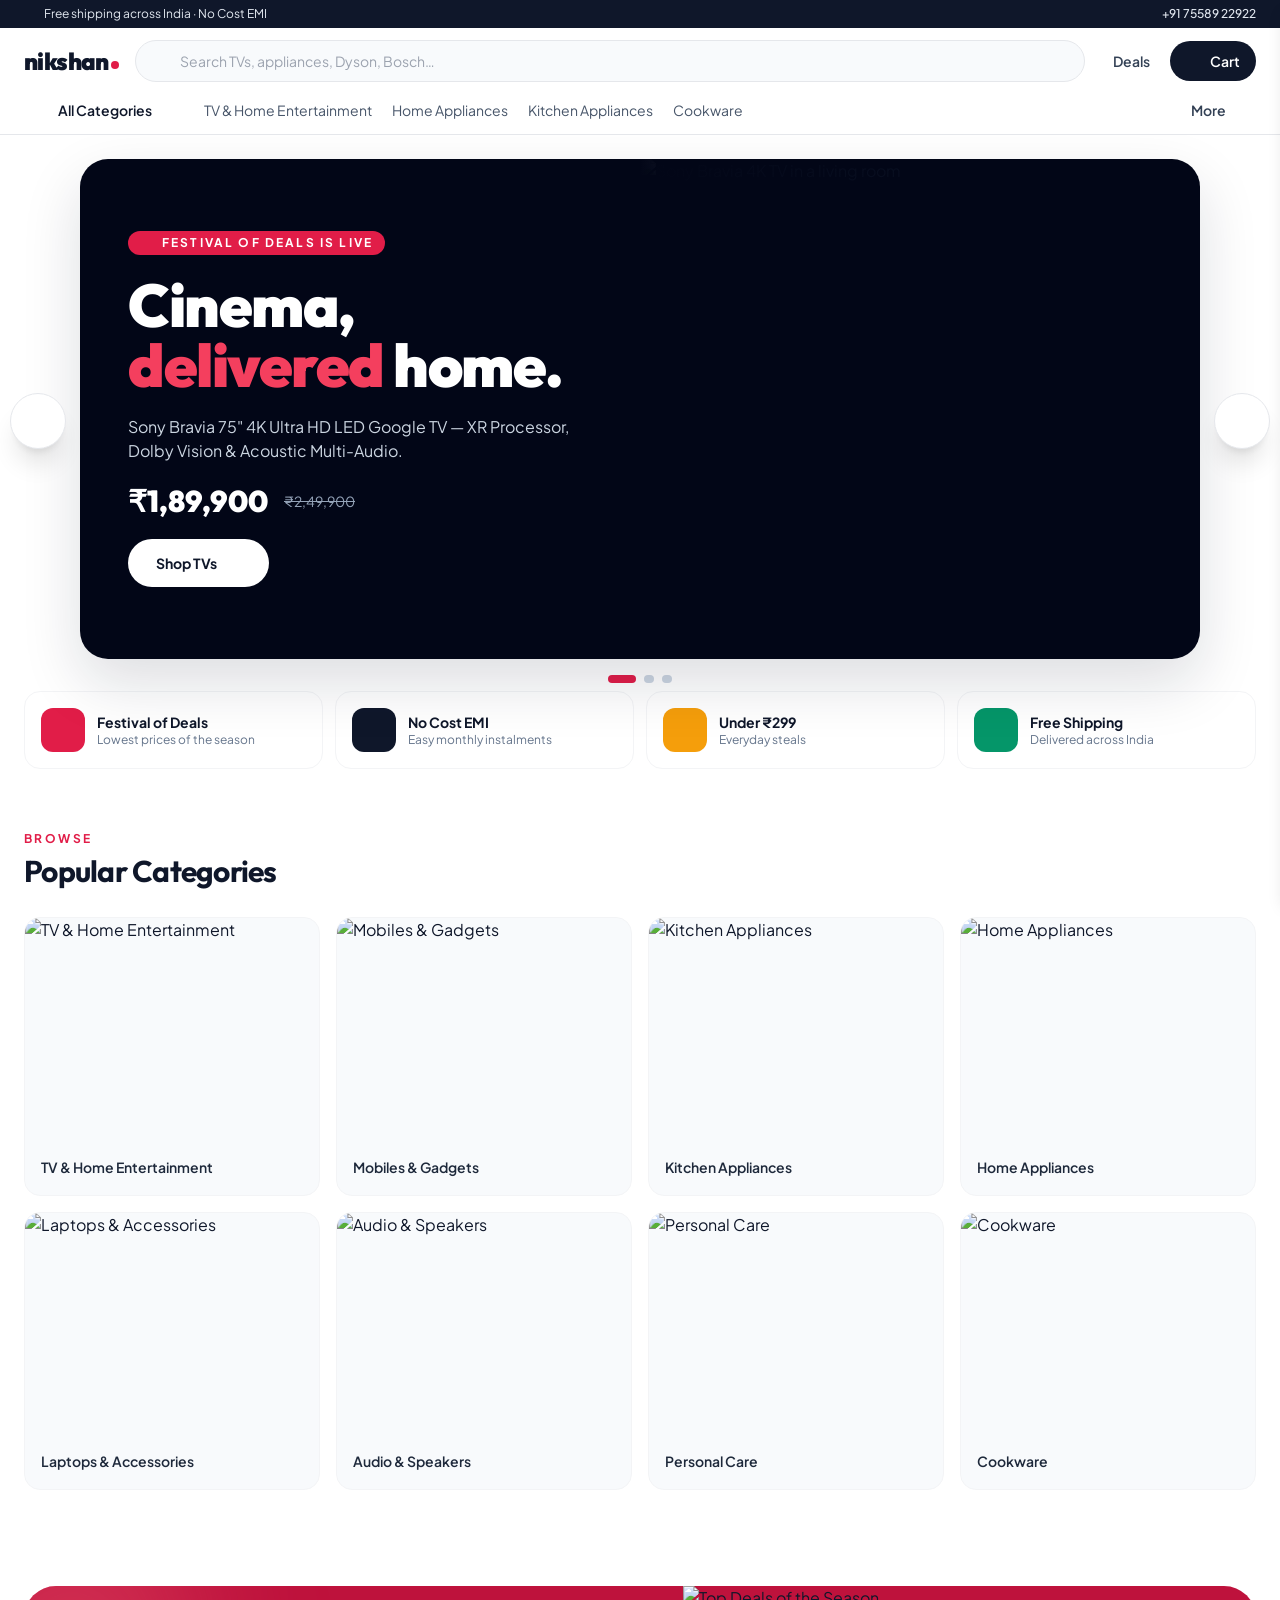
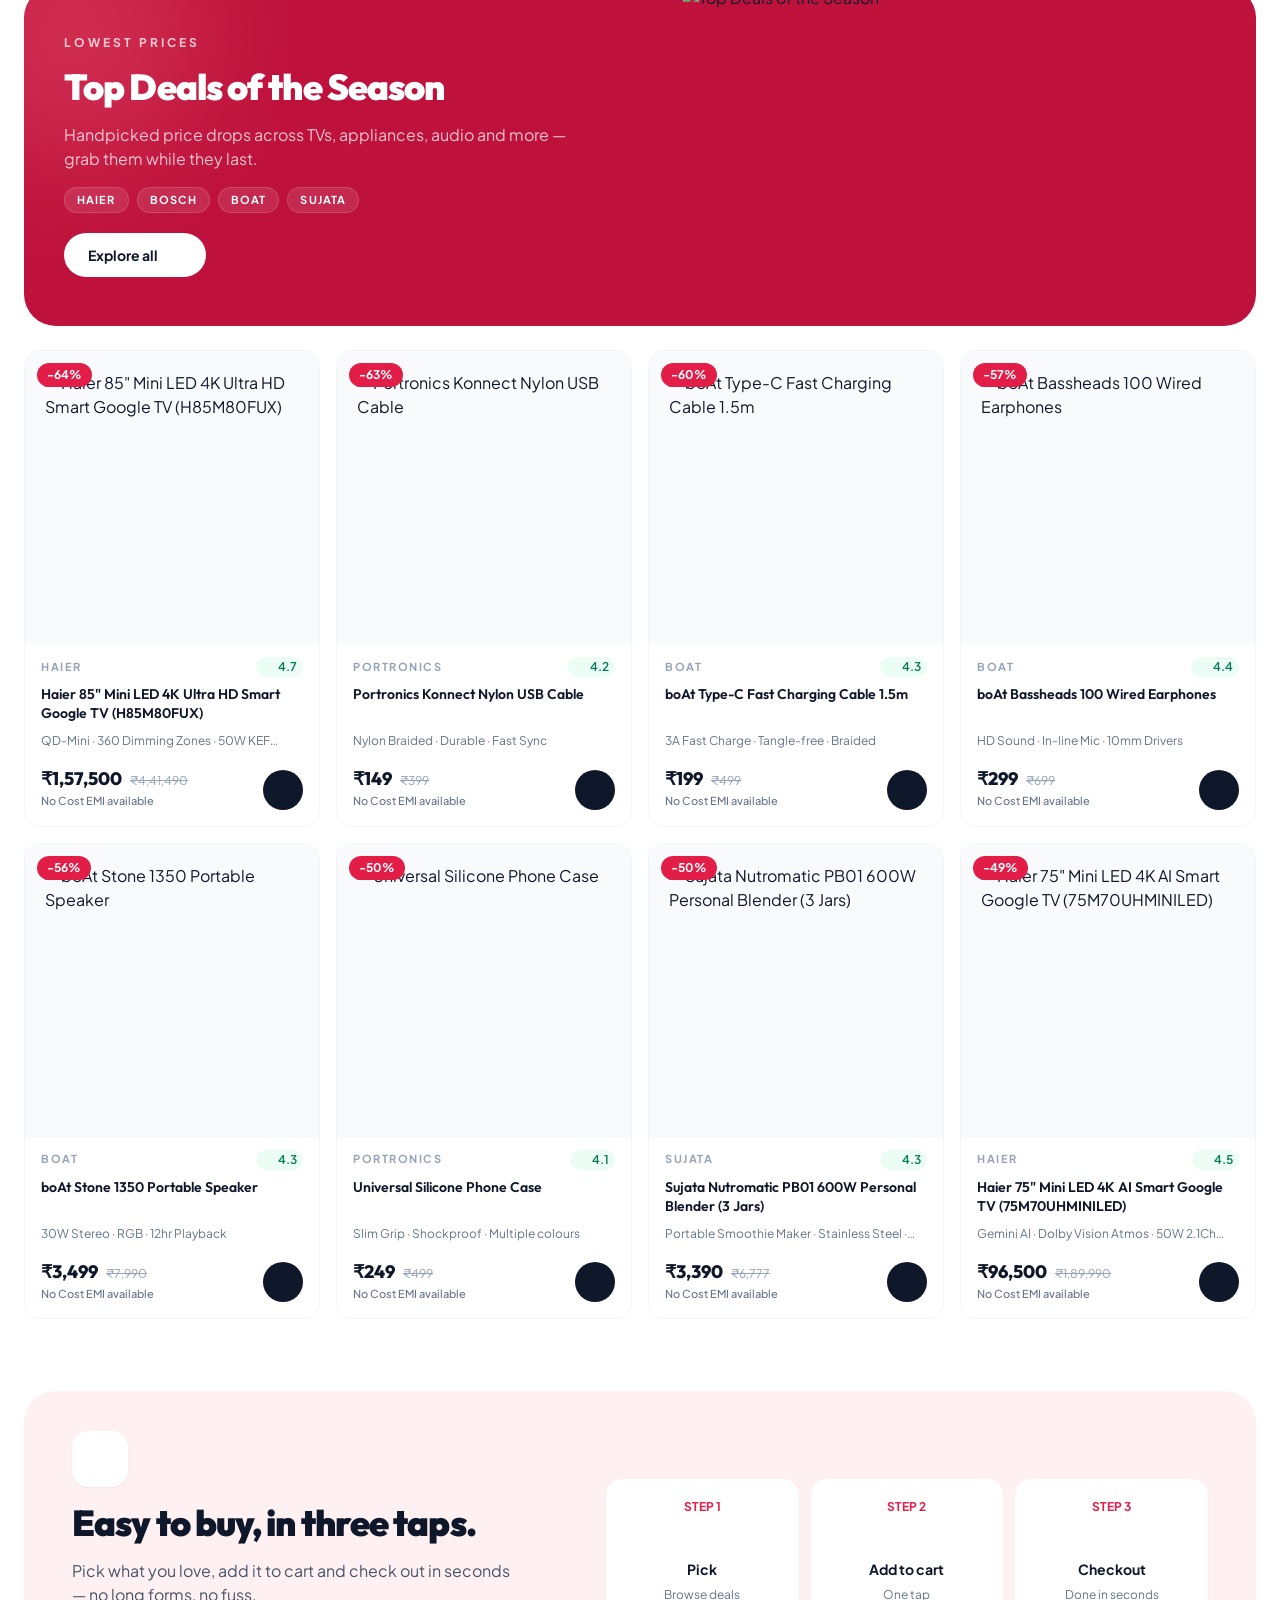
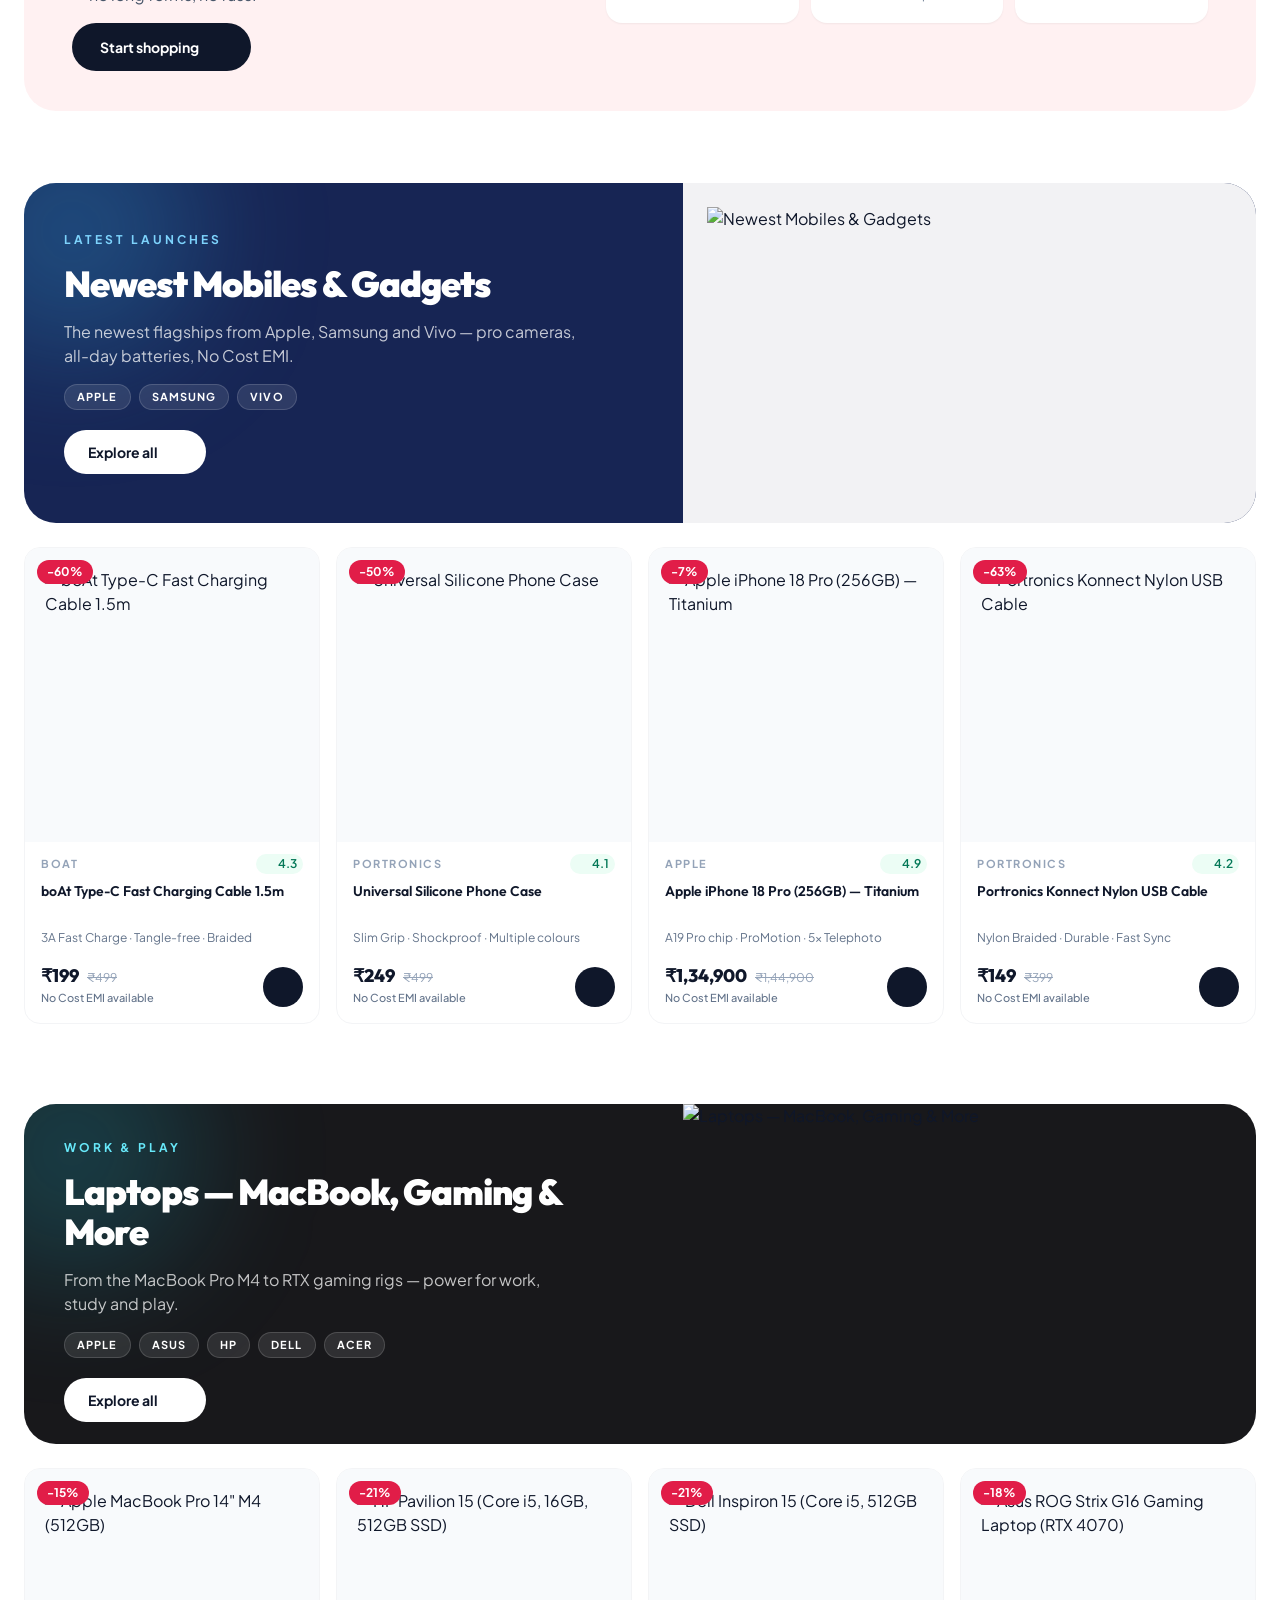
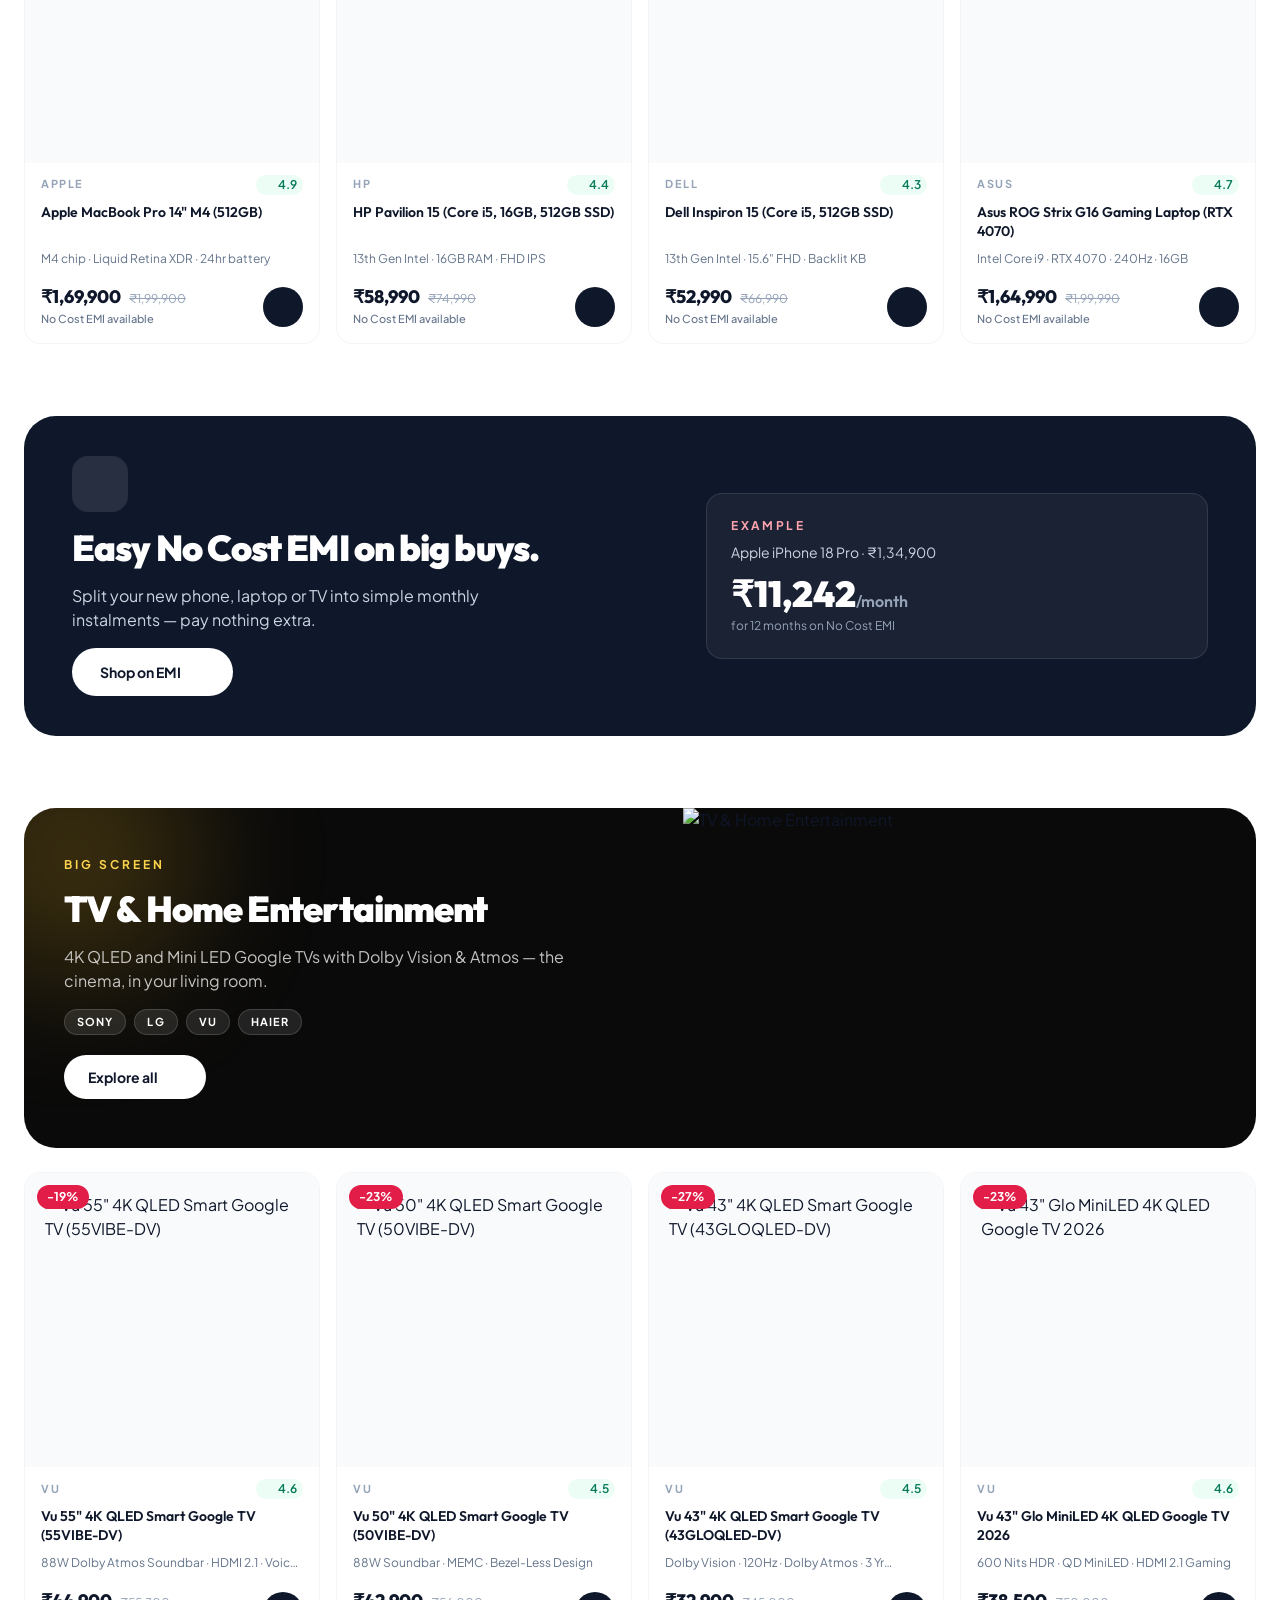
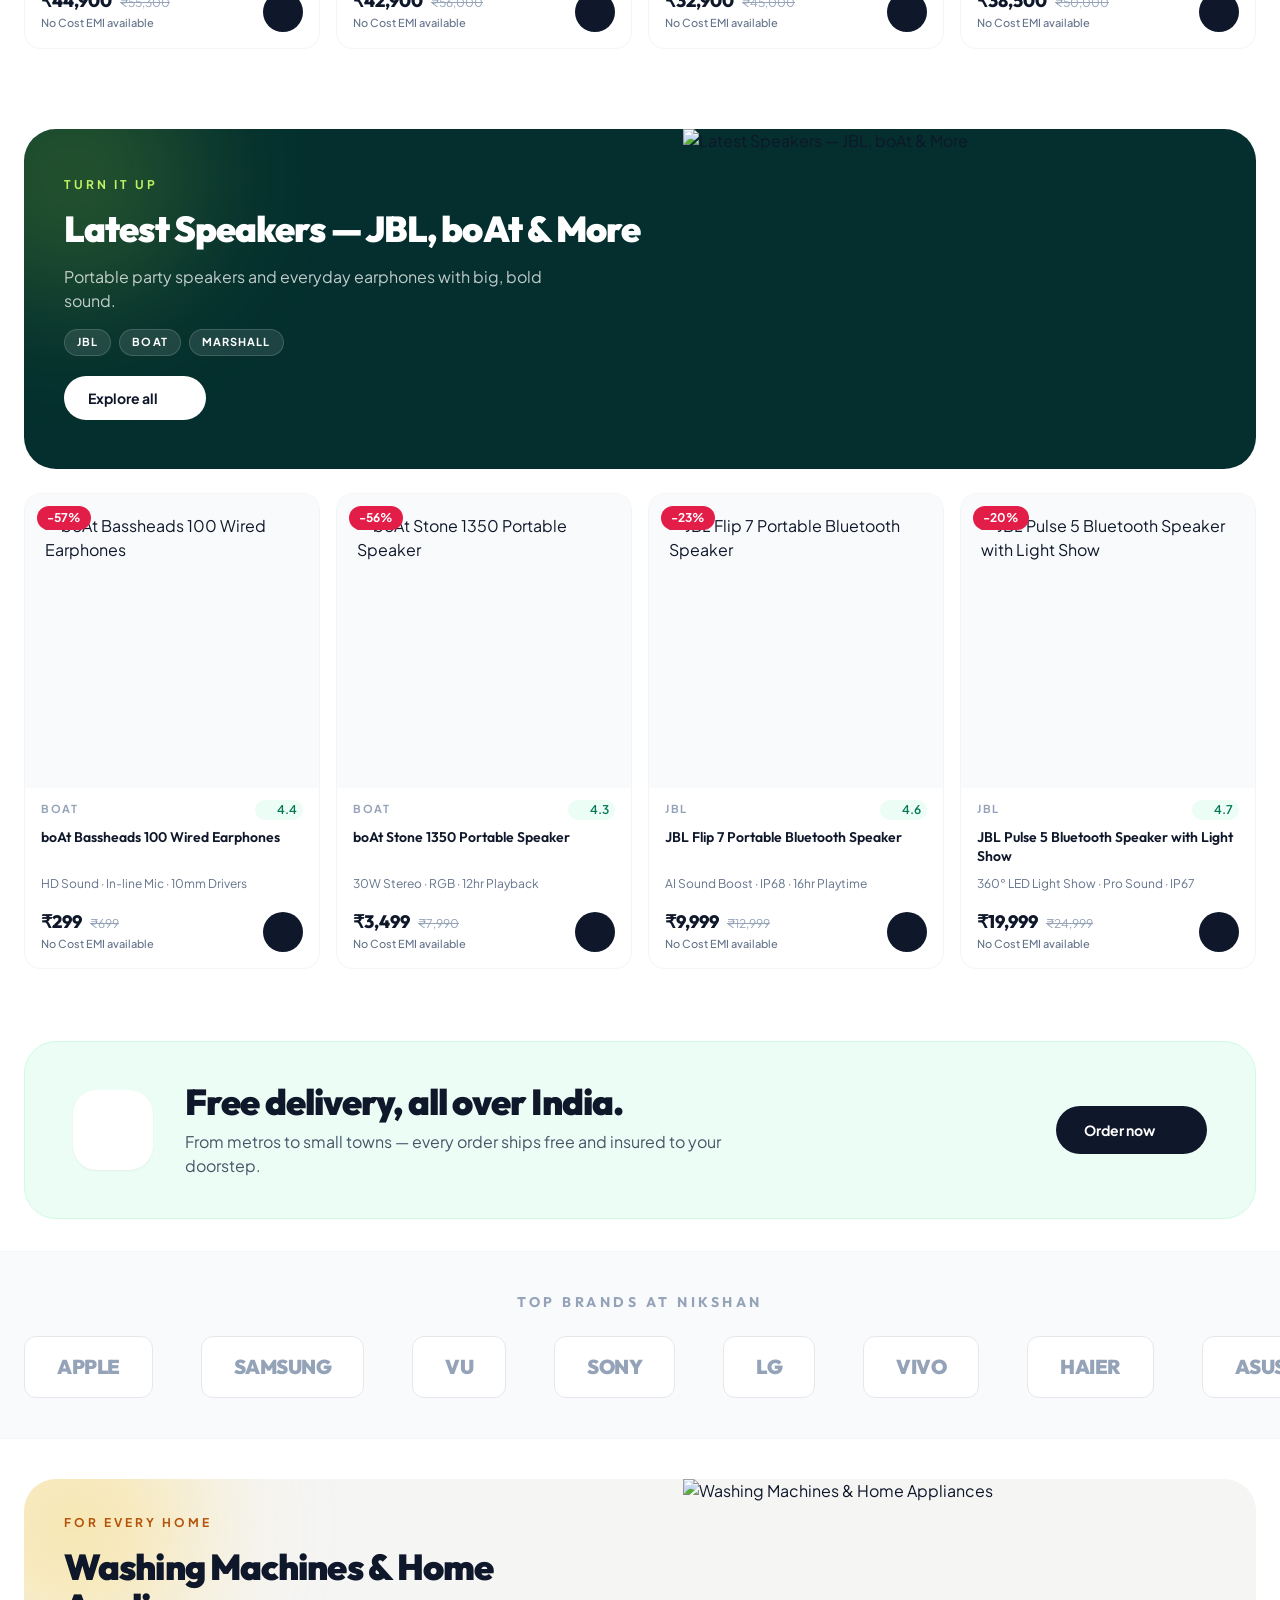
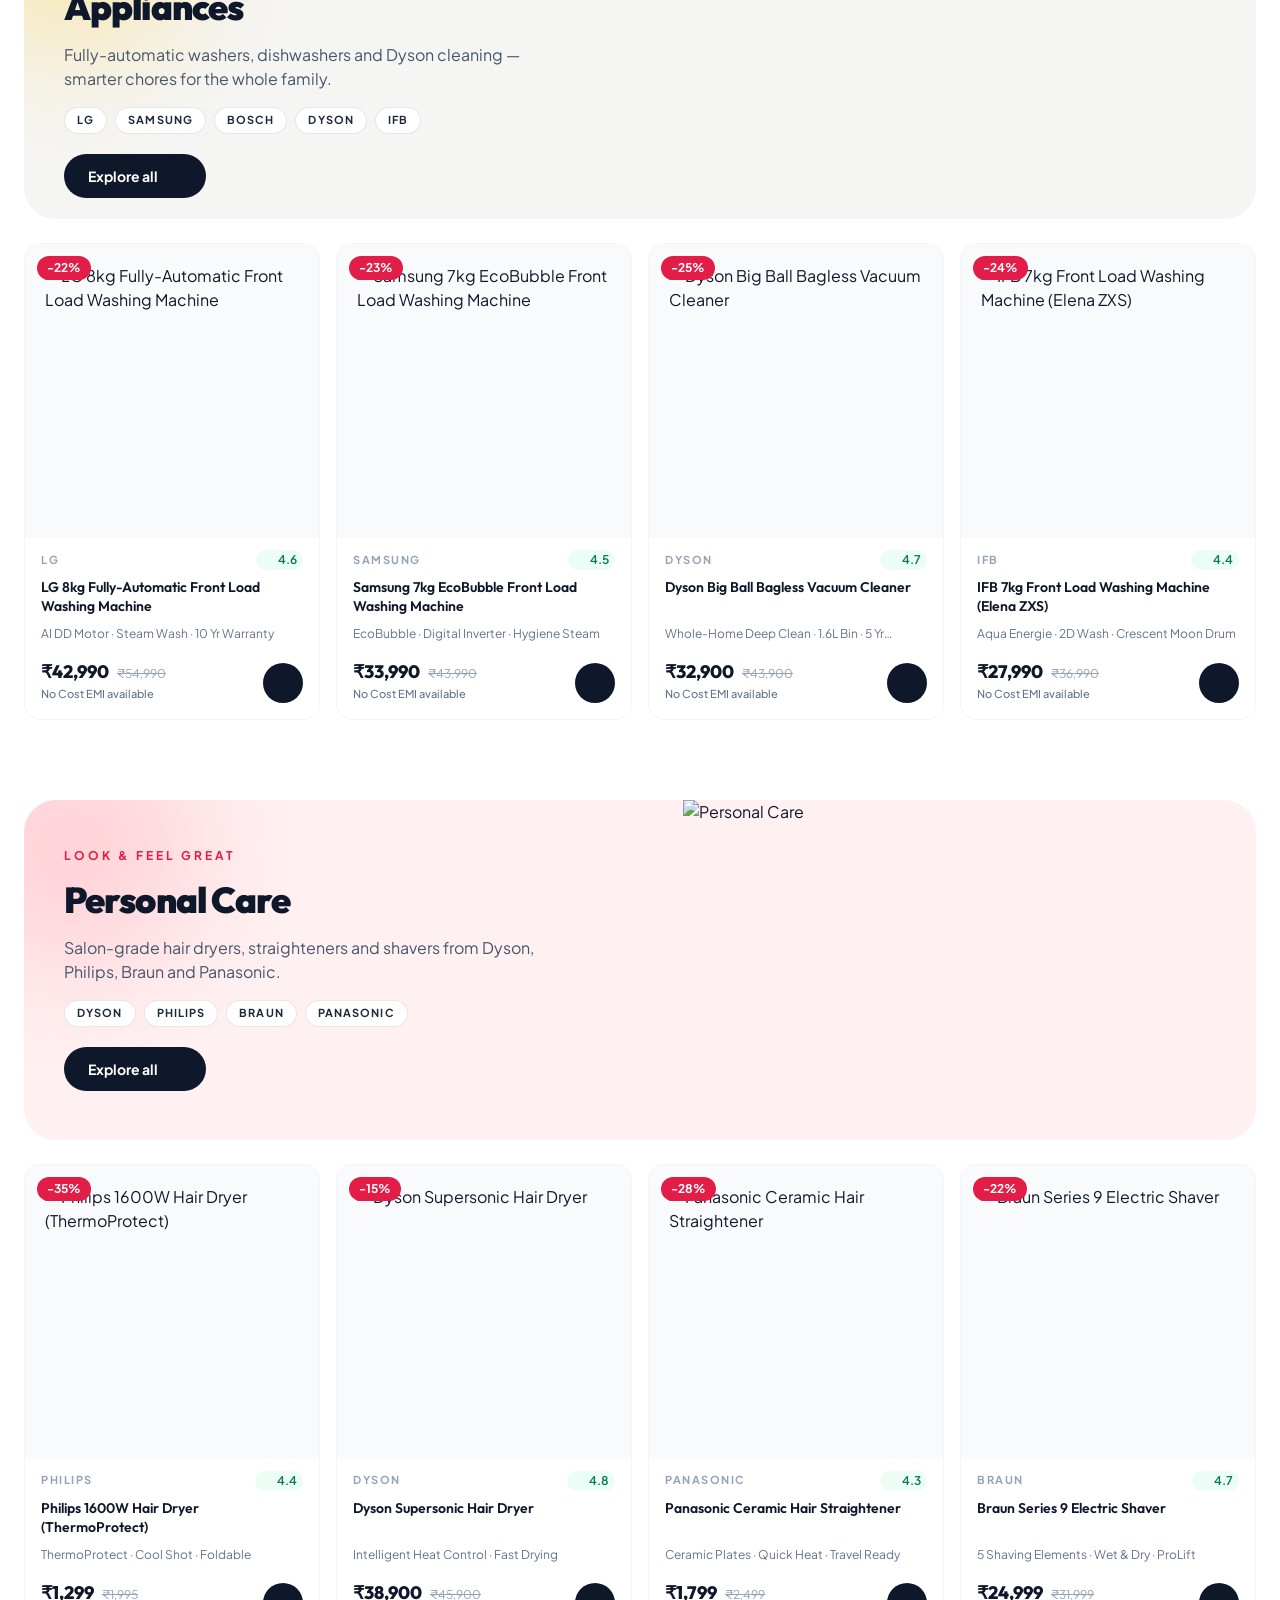
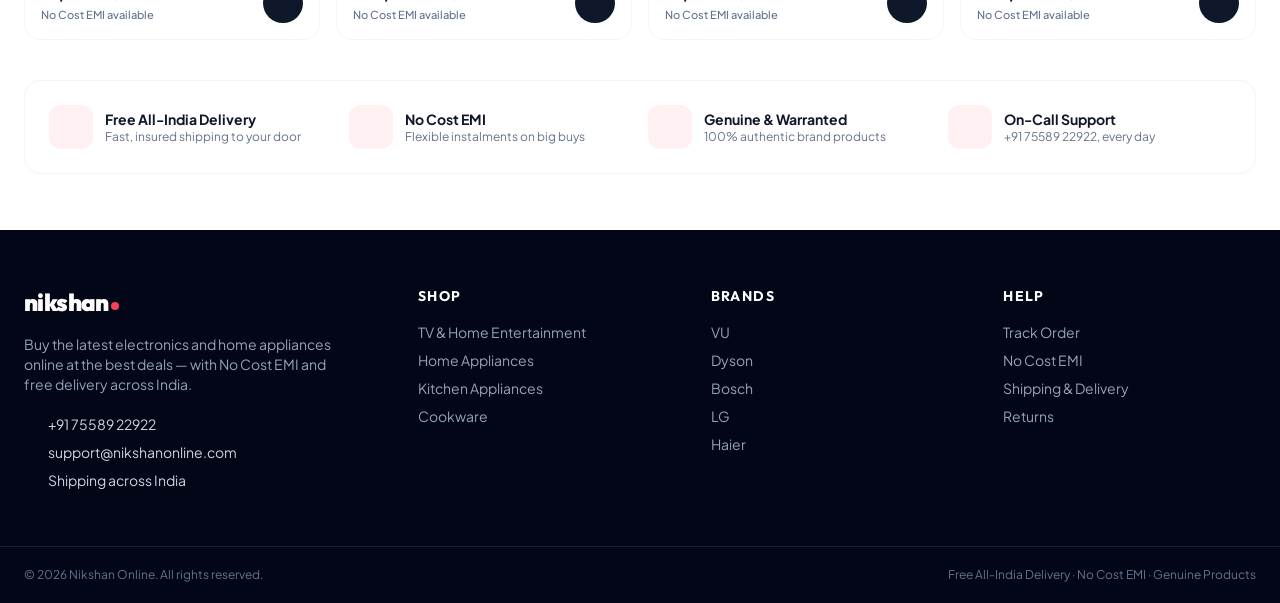
==== nikshan-online-html/index.html @ 7d45f758 "Add files via upload" ====
<!DOCTYPE html>
<html lang="en">
<head>
  <meta charset="utf-8">
  <meta name="viewport" content="width=device-width, initial-scale=1">
  <title>Nikshan Online | Latest Electronics at the Best Deals</title>
  <meta name="description" content="Buy the latest electronics and home appliances online at the best deals — No Cost EMI and free delivery across India.">
  <link rel="stylesheet" href="assets/css/styles.css">
</head>
<body>
<div class="min-h-screen bg-white">

<header class="sticky top-0 z-50 w-full">
  <div class="hidden bg-slate-900 text-slate-200 md:block">
    <div class="mx-auto flex max-w-7xl items-center justify-between px-6 py-1.5 text-xs">
      <span class="flex items-center gap-1.5"><i data-lucide="map-pin" class="h-3.5 w-3.5 text-rose-400"></i> Free shipping across India · No Cost EMI</span>
      <a href="tel:+917558922922" data-testid="header-phone" class="flex items-center gap-1.5 font-medium hover:text-white"><i data-lucide="phone" class="h-3.5 w-3.5 text-rose-400"></i> +91 75589 22922</a>
    </div>
  </div>

  <div class="border-b border-gray-200 bg-white/85 backdrop-blur-xl">
    <div class="mx-auto flex max-w-7xl items-center gap-4 px-4 py-3 md:px-6">
      <a href="index.html" data-testid="logo-link" class="flex shrink-0 items-center gap-0.5">
        <span class="font-display text-2xl font-black tracking-tight text-slate-900">nikshan</span>
        <span class="h-2 w-2 translate-y-1 rounded-full bg-rose-600"></span>
      </a>
      <form action="shop.html" method="get" class="relative hidden flex-1 md:block">
        <i data-lucide="search" class="absolute left-4 top-1/2 h-4 w-4 -translate-y-1/2 text-slate-400"></i>
        <input data-testid="search-input" name="search" placeholder="Search TVs, appliances, Dyson, Bosch…"
          class="w-full rounded-full border border-gray-200 bg-slate-50 py-2.5 pl-11 pr-4 text-sm outline-none transition-colors focus:border-rose-400 focus:bg-white">
      </form>
      <div class="ml-auto flex items-center gap-2">
        <a href="shop.html?tag=featured" data-testid="deals-link" class="hidden rounded-full px-3 py-2 text-sm font-semibold text-slate-700 transition-colors hover:text-rose-600 sm:block">Deals</a>
        <button id="cart-button" data-testid="cart-button"
          class="relative flex items-center gap-2 rounded-full bg-slate-900 px-4 py-2.5 text-sm font-semibold text-white transition-[transform,background-color] hover:bg-rose-600 hover:scale-105 active:scale-95">
          <i data-lucide="shopping-cart" class="h-4 w-4"></i>
          <span class="hidden sm:inline">Cart</span>
          <span id="cart-count" data-testid="cart-count" class="absolute -right-1 -top-1 flex hidden h-5 min-w-5 items-center justify-center rounded-full bg-rose-600 px-1 text-[11px] font-bold text-white ring-2 ring-white"></span>
        </button>
      </div>
    </div>

    <nav class="mx-auto hidden max-w-7xl items-center gap-5 px-6 pb-2 text-sm md:flex">
      <div class="relative" data-pop>
        <button id="allcat-trigger" data-testid="all-categories-trigger"
          data-open-class="bg-slate-900 text-white" data-closed-class="text-slate-900 hover:bg-slate-100"
          class="flex items-center gap-1.5 rounded-full px-3 py-1.5 font-semibold transition-colors text-slate-900 hover:bg-slate-100">
          <i data-lucide="menu" class="h-4 w-4"></i> All Categories <i data-lucide="chevron-down" class="h-3.5 w-3.5 transition-transform"></i>
        </button>
        <div id="allcat-panel" data-testid="all-categories-menu"
          class="absolute left-0 top-full z-50 mt-2.5 hidden w-[min(860px,92vw)] overflow-hidden rounded-3xl border border-gray-100 bg-white shadow-[0_30px_70px_rgb(15,23,42,0.18)]">
          <div class="grid grid-cols-[260px_1fr]">
            <ul id="allcat-list" class="border-r border-gray-100 bg-slate-50 p-3"></ul>
            <div id="allcat-detail" class="flex flex-col p-6"></div>
          </div>
        </div>
      </div>
      <a href="shop.html?category=TV%20%26%20Home%20Entertainment" class="text-slate-600 transition-colors hover:text-rose-600">TV &amp; Home Entertainment</a>
      <a href="shop.html?category=Home%20Appliances" class="text-slate-600 transition-colors hover:text-rose-600">Home Appliances</a>
      <a href="shop.html?category=Kitchen%20Appliances" class="text-slate-600 transition-colors hover:text-rose-600">Kitchen Appliances</a>
      <a href="shop.html?category=Cookware" class="text-slate-600 transition-colors hover:text-rose-600">Cookware</a>
      <div class="relative ml-auto" data-pop>
        <button id="more-trigger" data-testid="more-menu-trigger"
          data-open-class="bg-slate-900 text-white" data-closed-class="text-slate-700 hover:bg-slate-100"
          class="flex items-center gap-1 rounded-full px-3 py-1.5 text-sm font-semibold transition-colors text-slate-700 hover:bg-slate-100">
          More <i data-lucide="chevron-down" class="h-3.5 w-3.5 transition-transform"></i>
        </button>
        <div id="more-panel" data-testid="more-menu"
          class="absolute right-0 top-full z-50 mt-2.5 hidden w-[min(560px,92vw)] rounded-3xl border border-gray-100 bg-white p-5 shadow-[0_30px_70px_rgb(15,23,42,0.18)]">
          
<div class="grid grid-cols-2 gap-5">
  <div>
    <p class="mb-2 text-xs font-bold uppercase tracking-[0.2em] text-slate-400">Offers</p>
    <ul class="space-y-1">
      
<li><a href="shop.html?sort=discount" class="group flex items-center gap-3 rounded-xl px-2 py-2 transition-colors hover:bg-slate-50">
  <span class="flex h-9 w-9 items-center justify-center rounded-lg bg-rose-50 text-rose-600 transition-colors group-hover:bg-rose-600 group-hover:text-white"><i data-lucide="badge-percent" class="h-4 w-4"></i></span>
  <span><span class="block text-sm font-semibold text-slate-900">Top Deals</span><span class="block text-xs text-slate-500">Biggest discounts</span></span>
</a></li>
      
<li><a href="shop.html?tag=under299" class="group flex items-center gap-3 rounded-xl px-2 py-2 transition-colors hover:bg-slate-50">
  <span class="flex h-9 w-9 items-center justify-center rounded-lg bg-rose-50 text-rose-600 transition-colors group-hover:bg-rose-600 group-hover:text-white"><i data-lucide="tag" class="h-4 w-4"></i></span>
  <span><span class="block text-sm font-semibold text-slate-900">Under ₹299</span><span class="block text-xs text-slate-500">Everyday steals</span></span>
</a></li>
      
<li><a href="shop.html?tag=premium" class="group flex items-center gap-3 rounded-xl px-2 py-2 transition-colors hover:bg-slate-50">
  <span class="flex h-9 w-9 items-center justify-center rounded-lg bg-rose-50 text-rose-600 transition-colors group-hover:bg-rose-600 group-hover:text-white"><i data-lucide="crown" class="h-4 w-4"></i></span>
  <span><span class="block text-sm font-semibold text-slate-900">Premium Picks</span><span class="block text-xs text-slate-500">Flagship products</span></span>
</a></li>
    </ul>
  </div>
  <div>
    <p class="mb-2 text-xs font-bold uppercase tracking-[0.2em] text-slate-400">More categories</p>
    <ul class="space-y-1">
      
<li><a href="shop.html?category=Mobiles%20%26%20Gadgets" class="group flex items-center gap-3 rounded-xl px-2 py-2 transition-colors hover:bg-slate-50">
  <span class="flex h-9 w-9 items-center justify-center rounded-lg bg-rose-50 text-rose-600 transition-colors group-hover:bg-rose-600 group-hover:text-white"><i data-lucide="smartphone" class="h-4 w-4"></i></span>
  <span><span class="block text-sm font-semibold text-slate-900">Mobiles &amp; Gadgets</span></span>
</a></li>
      
<li><a href="shop.html?category=Laptops%20%26%20Accessories" class="group flex items-center gap-3 rounded-xl px-2 py-2 transition-colors hover:bg-slate-50">
  <span class="flex h-9 w-9 items-center justify-center rounded-lg bg-rose-50 text-rose-600 transition-colors group-hover:bg-rose-600 group-hover:text-white"><i data-lucide="laptop" class="h-4 w-4"></i></span>
  <span><span class="block text-sm font-semibold text-slate-900">Laptops &amp; Accessories</span></span>
</a></li>
      
<li><a href="shop.html?category=Audio%20%26%20Speakers" class="group flex items-center gap-3 rounded-xl px-2 py-2 transition-colors hover:bg-slate-50">
  <span class="flex h-9 w-9 items-center justify-center rounded-lg bg-rose-50 text-rose-600 transition-colors group-hover:bg-rose-600 group-hover:text-white"><i data-lucide="speaker" class="h-4 w-4"></i></span>
  <span><span class="block text-sm font-semibold text-slate-900">Audio &amp; Speakers</span></span>
</a></li>
      
<li><a href="shop.html?category=Personal%20Care" class="group flex items-center gap-3 rounded-xl px-2 py-2 transition-colors hover:bg-slate-50">
  <span class="flex h-9 w-9 items-center justify-center rounded-lg bg-rose-50 text-rose-600 transition-colors group-hover:bg-rose-600 group-hover:text-white"><i data-lucide="sparkles" class="h-4 w-4"></i></span>
  <span><span class="block text-sm font-semibold text-slate-900">Personal Care</span></span>
</a></li>
    </ul>
  </div>
</div>
<div class="mt-4 border-t border-gray-100 pt-4">
  <p class="mb-2 text-xs font-bold uppercase tracking-[0.2em] text-slate-400">Shop by brand</p>
  <div class="flex flex-wrap gap-2"><a href="shop.html?brand=APPLE" class="rounded-full border border-gray-200 px-3 py-1 text-[11px] font-bold tracking-widest text-slate-700 transition-colors hover:border-slate-900 hover:bg-slate-900 hover:text-white">APPLE</a><a href="shop.html?brand=SAMSUNG" class="rounded-full border border-gray-200 px-3 py-1 text-[11px] font-bold tracking-widest text-slate-700 transition-colors hover:border-slate-900 hover:bg-slate-900 hover:text-white">SAMSUNG</a><a href="shop.html?brand=SONY" class="rounded-full border border-gray-200 px-3 py-1 text-[11px] font-bold tracking-widest text-slate-700 transition-colors hover:border-slate-900 hover:bg-slate-900 hover:text-white">SONY</a><a href="shop.html?brand=LG" class="rounded-full border border-gray-200 px-3 py-1 text-[11px] font-bold tracking-widest text-slate-700 transition-colors hover:border-slate-900 hover:bg-slate-900 hover:text-white">LG</a><a href="shop.html?brand=DYSON" class="rounded-full border border-gray-200 px-3 py-1 text-[11px] font-bold tracking-widest text-slate-700 transition-colors hover:border-slate-900 hover:bg-slate-900 hover:text-white">DYSON</a><a href="shop.html?brand=JBL" class="rounded-full border border-gray-200 px-3 py-1 text-[11px] font-bold tracking-widest text-slate-700 transition-colors hover:border-slate-900 hover:bg-slate-900 hover:text-white">JBL</a></div>
</div>
<div class="mt-4 flex items-center justify-between rounded-2xl bg-slate-900 px-4 py-3 text-white">
  <span class="flex items-center gap-2 text-xs"><i data-lucide="truck" class="h-4 w-4 text-rose-300"></i> Free delivery across India</span>
  <a href="tel:+917558922922" class="flex items-center gap-1.5 text-xs font-bold hover:text-rose-300"><i data-lucide="phone" class="h-3.5 w-3.5"></i> +91 75589 22922</a>
</div>

        </div>
      </div>
    </nav>
  </div>

  <div class="border-b border-gray-200 bg-white px-4 py-2 md:hidden">
    <form action="shop.html" method="get" class="relative">
      <i data-lucide="search" class="absolute left-4 top-1/2 h-4 w-4 -translate-y-1/2 text-slate-400"></i>
      <input name="search" placeholder="Search products…"
        class="w-full rounded-full border border-gray-200 bg-slate-50 py-2.5 pl-11 pr-4 text-sm outline-none focus:border-rose-400 focus:bg-white">
    </form>
  </div>
</header>


<main id="home">
  
<section class="mx-auto max-w-[1600px] px-4 pt-6 sm:px-6 lg:px-20">
  <div class="relative">
    <div class="relative overflow-hidden rounded-[1.75rem] shadow-[0_24px_60px_rgb(15,23,42,0.14)]">

      <div data-slide="0" data-testid="hero-slide-0" class="animate-fade-up grid min-h-[460px] grid-cols-1 bg-slate-950 lg:h-[500px] lg:min-h-0 lg:grid-cols-2">
        <div class="order-2 flex flex-col justify-center gap-5 px-7 py-9 text-white sm:px-12 lg:order-1">
          <span class="inline-flex w-fit items-center gap-2 rounded-full bg-rose-600 px-3 py-1 text-xs font-bold uppercase tracking-[0.18em]"><i data-lucide="zap" class="h-3.5 w-3.5"></i> Festival of Deals is Live</span>
          <h1 class="font-display text-4xl font-black leading-[1.05] tracking-tight sm:text-5xl lg:text-6xl">Cinema, <span class="text-rose-500">delivered</span> home.</h1>
          <p class="max-w-md text-slate-300">Sony Bravia 75" 4K Ultra HD LED Google TV — XR Processor, Dolby Vision &amp; Acoustic Multi-Audio.</p>
          <div class="flex items-center gap-4"><span class="font-display text-3xl font-black">₹1,89,900</span><span class="text-sm text-slate-400 price-strike">₹2,49,900</span></div>
          <a href="shop.html?category=TV%20%26%20Home%20Entertainment" data-testid="hero-cta-0" class="group inline-flex w-fit items-center gap-2 rounded-full bg-white px-7 py-3.5 text-sm font-bold text-slate-900 transition-transform hover:scale-[1.03] active:scale-95">Shop TVs <i data-lucide="arrow-right" class="h-4 w-4 transition-transform group-hover:translate-x-1"></i></a>
        </div>
        <div class="relative order-1 min-h-[200px] overflow-hidden lg:order-2">
          <img src="https://images.unsplash.com/photo-1593784991251-92ded75ea290" alt="Sony Bravia 4K TV in a living room" class="h-full w-full object-cover">
          <div class="absolute inset-0 bg-gradient-to-r from-slate-950 via-slate-950/30 to-transparent lg:bg-gradient-to-l lg:from-transparent lg:to-slate-950"></div>
        </div>
      </div>

      <div data-slide="1" data-testid="hero-slide-1" class="hidden grid min-h-[460px] grid-cols-1 bg-gradient-to-br from-slate-100 via-white to-slate-200 lg:h-[500px] lg:min-h-0 lg:grid-cols-2">
        <div class="order-2 flex flex-col justify-center gap-5 px-7 py-9 sm:px-12 lg:order-1">
          <span class="inline-flex w-fit items-center gap-2 rounded-full bg-slate-900 px-3 py-1 text-xs font-bold uppercase tracking-[0.18em] text-white">Just Launched</span>
          <h1 class="font-display text-4xl font-black leading-[1.05] tracking-tight text-slate-900 sm:text-5xl lg:text-6xl">The <span class="text-rose-600">iPhone 18 Pro</span> is here.</h1>
          <p class="max-w-md text-slate-600">A19 Pro chip, ProMotion display and a 5x Telephoto camera — in forged titanium.</p>
          <div class="flex items-center gap-3"><span class="text-sm font-semibold text-slate-500">From</span><span class="font-display text-3xl font-black text-slate-900">₹1,34,900</span><span class="rounded-full bg-emerald-50 px-2.5 py-1 text-xs font-bold text-emerald-700">No Cost EMI</span></div>
          <a href="shop.html?category=Mobiles%20%26%20Gadgets" data-testid="hero-cta-1" class="group inline-flex w-fit items-center gap-2 rounded-full bg-slate-900 px-7 py-3.5 text-sm font-bold text-white transition-[transform,background-color] hover:bg-rose-600 hover:scale-[1.03] active:scale-95">Buy iPhone 18 Pro <i data-lucide="arrow-right" class="h-4 w-4 transition-transform group-hover:translate-x-1"></i></a>
        </div>
        <div class="relative order-1 min-h-[220px] overflow-hidden bg-[#f2f2f4] lg:order-2">
          <img src="https://customer-assets-jt897jd0.emergentagent.net/job_nikshan-deals--554odrie/artifacts/d719c157e9879487_Screenshot%202026-11-21%20at%208.14.57%E2%80%AFPM.png" alt="Apple iPhone 18 Pro" class="h-full w-full object-contain p-6 lg:p-10">
        </div>
      </div>

      <div data-slide="2" data-testid="hero-slide-2" class="hidden grid min-h-[460px] grid-cols-1 bg-gradient-to-br from-rose-600 via-rose-500 to-amber-500 lg:h-[500px] lg:min-h-0 lg:grid-cols-[1fr_1.05fr]">
        <div class="flex flex-col justify-center gap-5 px-7 py-9 text-white sm:px-12">
          <span class="inline-flex w-fit items-center gap-2 rounded-full bg-white/20 px-3 py-1 text-xs font-bold uppercase tracking-[0.18em] backdrop-blur"><i data-lucide="tag" class="h-3.5 w-3.5"></i> Everyday Steals</span>
          <h1 class="font-display text-4xl font-black leading-[1.05] tracking-tight sm:text-5xl lg:text-6xl">Smart picks<br>under <span class="text-slate-900">₹299</span>.</h1>
          <p class="max-w-md text-white/90">Cables, earphones, cases &amp; daily essentials — big savings, free delivery across India.</p>
          <a href="shop.html?tag=under299" data-testid="hero-cta-2" class="group inline-flex w-fit items-center gap-2 rounded-full bg-white px-7 py-3.5 text-sm font-bold text-rose-600 transition-transform hover:scale-[1.03] active:scale-95">Shop under ₹299 <i data-lucide="arrow-right" class="h-4 w-4 transition-transform group-hover:translate-x-1"></i></a>
        </div>
        <div class="flex items-center px-7 pb-8 sm:px-10 lg:py-9">
          <div id="hero-steals" class="grid w-full grid-cols-2 gap-3 sm:grid-cols-4 lg:grid-cols-2 xl:grid-cols-4"></div>
        </div>
      </div>
    </div>

    <button id="hero-prev" data-testid="hero-prev" aria-label="Previous slide"
      class="absolute left-1/2 top-1/2 z-10 hidden h-14 w-14 -translate-y-1/2 items-center justify-center rounded-full border border-gray-200 bg-white text-slate-900 shadow-xl transition-[transform,background-color] hover:scale-110 hover:bg-slate-900 hover:text-white lg:flex lg:left-0 lg:-translate-x-[125%]"><i data-lucide="chevron-left" class="h-7 w-7"></i></button>
    <button id="hero-next" data-testid="hero-next" aria-label="Next slide"
      class="absolute right-1/2 top-1/2 z-10 hidden h-14 w-14 -translate-y-1/2 items-center justify-center rounded-full border border-gray-200 bg-white text-slate-900 shadow-xl transition-[transform,background-color] hover:scale-110 hover:bg-slate-900 hover:text-white lg:flex lg:right-0 lg:translate-x-[125%]"><i data-lucide="chevron-right" class="h-7 w-7"></i></button>
    <div class="mt-4 flex justify-center gap-2">
      <button data-dot="0" data-testid="hero-dot-0" aria-label="Go to slide 1" class="h-2 rounded-full transition-all w-7 bg-rose-600"></button><button data-dot="1" data-testid="hero-dot-1" aria-label="Go to slide 2" class="h-2 rounded-full transition-all w-2.5 bg-slate-300 hover:bg-slate-400"></button><button data-dot="2" data-testid="hero-dot-2" aria-label="Go to slide 3" class="h-2 rounded-full transition-all w-2.5 bg-slate-300 hover:bg-slate-400"></button>
    </div>
  </div>
</section>

  <div class="pt-2"></div>
  
<section class="mx-auto max-w-7xl px-6">
  <div class="grid grid-cols-2 gap-3 lg:grid-cols-4">
    
<a href="shop.html?tag=featured" class="group flex items-center gap-3 rounded-2xl border border-gray-100 bg-white p-4 transition-[transform,box-shadow] hover:-translate-y-0.5 hover:shadow-[0_12px_30px_rgb(15,23,42,0.08)]">
  <span class="flex h-11 w-11 shrink-0 items-center justify-center rounded-xl text-white bg-rose-600"><i data-lucide="badge-percent" class="h-5 w-5"></i></span>
  <div class="min-w-0"><p class="truncate text-sm font-bold text-slate-900">Festival of Deals</p><p class="truncate text-xs text-slate-500">Lowest prices of the season</p></div>
</a>
    
<a href="shop.html" class="group flex items-center gap-3 rounded-2xl border border-gray-100 bg-white p-4 transition-[transform,box-shadow] hover:-translate-y-0.5 hover:shadow-[0_12px_30px_rgb(15,23,42,0.08)]">
  <span class="flex h-11 w-11 shrink-0 items-center justify-center rounded-xl text-white bg-slate-900"><i data-lucide="credit-card" class="h-5 w-5"></i></span>
  <div class="min-w-0"><p class="truncate text-sm font-bold text-slate-900">No Cost EMI</p><p class="truncate text-xs text-slate-500">Easy monthly instalments</p></div>
</a>
    
<a href="shop.html?tag=under299" class="group flex items-center gap-3 rounded-2xl border border-gray-100 bg-white p-4 transition-[transform,box-shadow] hover:-translate-y-0.5 hover:shadow-[0_12px_30px_rgb(15,23,42,0.08)]">
  <span class="flex h-11 w-11 shrink-0 items-center justify-center rounded-xl text-white bg-amber-500"><i data-lucide="tag" class="h-5 w-5"></i></span>
  <div class="min-w-0"><p class="truncate text-sm font-bold text-slate-900">Under ₹299</p><p class="truncate text-xs text-slate-500">Everyday steals</p></div>
</a>
    
<a href="shop.html" class="group flex items-center gap-3 rounded-2xl border border-gray-100 bg-white p-4 transition-[transform,box-shadow] hover:-translate-y-0.5 hover:shadow-[0_12px_30px_rgb(15,23,42,0.08)]">
  <span class="flex h-11 w-11 shrink-0 items-center justify-center rounded-xl text-white bg-emerald-600"><i data-lucide="truck" class="h-5 w-5"></i></span>
  <div class="min-w-0"><p class="truncate text-sm font-bold text-slate-900">Free Shipping</p><p class="truncate text-xs text-slate-500">Delivered across India</p></div>
</a>
  </div>
</section>

  <section class="mx-auto max-w-7xl px-6 py-14">
    <div class="mb-7"><span class="text-xs font-bold uppercase tracking-[0.2em] text-rose-600">Browse</span>
      <h2 class="mt-1 font-display text-2xl font-bold tracking-tight text-slate-900 sm:text-3xl">Popular Categories</h2></div>
    <div id="category-grid" class="grid grid-cols-2 gap-4 sm:grid-cols-3 lg:grid-cols-4"></div>
  </section>
  <section class="mx-auto max-w-7xl px-6 py-10" data-section="deals"></section>
  
<section class="mx-auto max-w-7xl px-6 py-8">
  <div data-testid="feature-easy-buy" class="grid items-center gap-8 rounded-[2rem] bg-rose-50 px-7 py-10 sm:px-12 lg:grid-cols-[1fr_1.2fr]">
    <div class="flex flex-col gap-4">
      <span class="flex h-14 w-14 items-center justify-center rounded-2xl bg-white text-rose-600 shadow-sm"><i data-lucide="shopping-bag" class="h-7 w-7"></i></span>
      <h2 class="font-display text-3xl font-black tracking-tight text-slate-900 sm:text-4xl">Easy to buy, in three taps.</h2>
      <p class="max-w-md text-slate-600">Pick what you love, add it to cart and check out in seconds — no long forms, no fuss.</p>
      <a href="shop.html" data-testid="feature-easy-buy-cta" class="group inline-flex w-fit items-center gap-2 rounded-full px-7 py-3.5 text-sm font-bold transition-[transform,background-color] hover:scale-[1.02] active:scale-95 bg-slate-900 text-white hover:bg-rose-600">Start shopping <i data-lucide="arrow-right" class="h-4 w-4 transition-transform group-hover:translate-x-1"></i></a>
    </div>
    <div class="grid grid-cols-3 gap-3">
      
<div class="flex flex-col items-center gap-2 rounded-2xl bg-white p-5 text-center shadow-sm">
  <span class="text-xs font-bold text-rose-600">STEP 1</span><i data-lucide="mouse-pointer-click" class="h-7 w-7 text-slate-900"></i>
  <p class="text-sm font-bold text-slate-900">Pick</p><p class="text-xs text-slate-500">Browse deals</p>
</div>
<div class="flex flex-col items-center gap-2 rounded-2xl bg-white p-5 text-center shadow-sm">
  <span class="text-xs font-bold text-rose-600">STEP 2</span><i data-lucide="shopping-bag" class="h-7 w-7 text-slate-900"></i>
  <p class="text-sm font-bold text-slate-900">Add to cart</p><p class="text-xs text-slate-500">One tap</p>
</div>
<div class="flex flex-col items-center gap-2 rounded-2xl bg-white p-5 text-center shadow-sm">
  <span class="text-xs font-bold text-rose-600">STEP 3</span><i data-lucide="package-check" class="h-7 w-7 text-slate-900"></i>
  <p class="text-sm font-bold text-slate-900">Checkout</p><p class="text-xs text-slate-500">Done in seconds</p>
</div>
    </div>
  </div>
</section>

  <section class="mx-auto max-w-7xl px-6 py-10" data-section="mobiles"></section>
  <section class="mx-auto max-w-7xl px-6 py-10" data-section="laptops"></section>
  
<section class="mx-auto max-w-7xl px-6 py-8">
  <div data-testid="feature-emi" class="relative grid items-center gap-8 overflow-hidden rounded-[2rem] bg-slate-900 px-7 py-10 text-white sm:px-12 lg:grid-cols-[1.2fr_1fr]">
    <div class="relative flex flex-col gap-4">
      <span class="flex h-14 w-14 items-center justify-center rounded-2xl bg-white/10 text-rose-300"><i data-lucide="credit-card" class="h-7 w-7"></i></span>
      <h2 class="font-display text-3xl font-black tracking-tight sm:text-4xl">Easy No Cost EMI on big buys.</h2>
      <p class="max-w-md text-slate-300">Split your new phone, laptop or TV into simple monthly instalments — pay nothing extra.</p>
      <a href="shop.html?tag=premium" data-testid="feature-emi-cta" class="group inline-flex w-fit items-center gap-2 rounded-full px-7 py-3.5 text-sm font-bold transition-[transform,background-color] hover:scale-[1.02] active:scale-95 bg-white text-slate-900 hover:bg-rose-600 hover:text-white">Shop on EMI <i data-lucide="arrow-right" class="h-4 w-4 transition-transform group-hover:translate-x-1"></i></a>
    </div>
    <div class="relative rounded-2xl border border-white/10 bg-white/5 p-6">
      <p class="text-xs font-bold uppercase tracking-[0.2em] text-rose-300">Example</p>
      <p class="mt-2 text-sm text-slate-300">Apple iPhone 18 Pro · ₹1,34,900</p>
      <p class="mt-3 font-display text-4xl font-black">₹11,242<span class="text-base font-semibold text-slate-400">/month</span></p>
      <p class="mt-1 text-xs text-slate-400">for 12 months on No Cost EMI</p>
    </div>
  </div>
</section>

  <section class="mx-auto max-w-7xl px-6 py-10" data-section="tvs"></section>
  <section class="mx-auto max-w-7xl px-6 py-10" data-section="speakers"></section>
  
<section class="mx-auto max-w-7xl px-6 py-8">
  <div data-testid="feature-delivery" class="grid items-center gap-8 rounded-[2rem] border border-emerald-100 bg-emerald-50 px-7 py-10 sm:px-12 lg:grid-cols-[auto_1fr_auto]">
    <span class="flex h-20 w-20 items-center justify-center rounded-3xl bg-white text-emerald-600 shadow-sm"><i data-lucide="truck" class="h-10 w-10"></i></span>
    <div>
      <h2 class="font-display text-3xl font-black tracking-tight text-slate-900 sm:text-4xl">Free delivery, all over India.</h2>
      <p class="mt-2 max-w-xl text-slate-600">From metros to small towns — every order ships free and insured to your doorstep.</p>
    </div>
    <a href="shop.html" data-testid="feature-delivery-cta" class="group inline-flex w-fit items-center gap-2 rounded-full px-7 py-3.5 text-sm font-bold transition-[transform,background-color] hover:scale-[1.02] active:scale-95 bg-slate-900 text-white hover:bg-rose-600">Order now <i data-lucide="arrow-right" class="h-4 w-4 transition-transform group-hover:translate-x-1"></i></a>
  </div>
</section>

  <section class="border-y border-gray-100 bg-slate-50 py-10">
    <div class="mx-auto mb-6 max-w-7xl px-6"><h2 class="text-center font-display text-sm font-bold uppercase tracking-[0.25em] text-slate-400">Top Brands at Nikshan</h2></div>
    <div class="relative overflow-hidden"><div id="brand-track" class="marquee-track"></div></div>
  </section>
  <section class="mx-auto max-w-7xl px-6 py-10" data-section="appliances"></section>
  <section class="mx-auto max-w-7xl px-6 py-10" data-section="personal"></section>
  
<section class="mx-auto max-w-7xl px-6 pb-4">
  <div class="grid grid-cols-1 gap-4 rounded-2xl border border-gray-100 bg-white p-6 sm:grid-cols-2 lg:grid-cols-4">
    
<div class="flex items-center gap-3">
  <span class="flex h-11 w-11 items-center justify-center rounded-xl bg-rose-50 text-rose-600"><i data-lucide="truck" class="h-5 w-5"></i></span>
  <div><p class="text-sm font-bold text-slate-900">Free All-India Delivery</p><p class="text-xs text-slate-500">Fast, insured shipping to your door</p></div>
</div>
    
<div class="flex items-center gap-3">
  <span class="flex h-11 w-11 items-center justify-center rounded-xl bg-rose-50 text-rose-600"><i data-lucide="credit-card" class="h-5 w-5"></i></span>
  <div><p class="text-sm font-bold text-slate-900">No Cost EMI</p><p class="text-xs text-slate-500">Flexible instalments on big buys</p></div>
</div>
    
<div class="flex items-center gap-3">
  <span class="flex h-11 w-11 items-center justify-center rounded-xl bg-rose-50 text-rose-600"><i data-lucide="shield-check" class="h-5 w-5"></i></span>
  <div><p class="text-sm font-bold text-slate-900">Genuine &amp; Warranted</p><p class="text-xs text-slate-500">100% authentic brand products</p></div>
</div>
    
<div class="flex items-center gap-3">
  <span class="flex h-11 w-11 items-center justify-center rounded-xl bg-rose-50 text-rose-600"><i data-lucide="headphones" class="h-5 w-5"></i></span>
  <div><p class="text-sm font-bold text-slate-900">On-Call Support</p><p class="text-xs text-slate-500">+91 75589 22922, every day</p></div>
</div>
  </div>
</section>

  <div class="pb-10"></div>
</main>


<footer class="bg-slate-950 text-slate-300">
  <div class="mx-auto grid max-w-7xl gap-10 px-6 py-14 md:grid-cols-[1.4fr_1fr_1fr_1fr]">
    <div>
      <div class="flex items-center gap-0.5">
        <span class="font-display text-2xl font-black tracking-tight text-white">nikshan</span>
        <span class="h-2 w-2 translate-y-1 rounded-full bg-rose-500"></span>
      </div>
      <p class="mt-4 max-w-xs text-sm text-slate-400">Buy the latest electronics and home appliances online at the best deals — with No Cost EMI and free delivery across India.</p>
      <div class="mt-5 space-y-2 text-sm">
        <a href="tel:+917558922922" class="flex items-center gap-2 hover:text-white"><i data-lucide="phone" class="h-4 w-4 text-rose-500"></i> +91 75589 22922</a>
        <a href="mailto:support@nikshanonline.com" class="flex items-center gap-2 hover:text-white"><i data-lucide="mail" class="h-4 w-4 text-rose-500"></i> support@nikshanonline.com</a>
        <span class="flex items-center gap-2"><i data-lucide="map-pin" class="h-4 w-4 text-rose-500"></i> Shipping across India</span>
      </div>
    </div>
    
<div>
  <h4 class="font-display text-sm font-bold uppercase tracking-widest text-white">Shop</h4>
  <ul class="mt-4 space-y-2 text-sm"><li><a href="shop.html" class="text-slate-400 transition-colors hover:text-white">TV &amp; Home Entertainment</a></li><li><a href="shop.html" class="text-slate-400 transition-colors hover:text-white">Home Appliances</a></li><li><a href="shop.html" class="text-slate-400 transition-colors hover:text-white">Kitchen Appliances</a></li><li><a href="shop.html" class="text-slate-400 transition-colors hover:text-white">Cookware</a></li></ul>
</div>
    
<div>
  <h4 class="font-display text-sm font-bold uppercase tracking-widest text-white">Brands</h4>
  <ul class="mt-4 space-y-2 text-sm"><li><a href="shop.html" class="text-slate-400 transition-colors hover:text-white">VU</a></li><li><a href="shop.html" class="text-slate-400 transition-colors hover:text-white">Dyson</a></li><li><a href="shop.html" class="text-slate-400 transition-colors hover:text-white">Bosch</a></li><li><a href="shop.html" class="text-slate-400 transition-colors hover:text-white">LG</a></li><li><a href="shop.html" class="text-slate-400 transition-colors hover:text-white">Haier</a></li></ul>
</div>
    
<div>
  <h4 class="font-display text-sm font-bold uppercase tracking-widest text-white">Help</h4>
  <ul class="mt-4 space-y-2 text-sm"><li><a href="shop.html" class="text-slate-400 transition-colors hover:text-white">Track Order</a></li><li><a href="shop.html" class="text-slate-400 transition-colors hover:text-white">No Cost EMI</a></li><li><a href="shop.html" class="text-slate-400 transition-colors hover:text-white">Shipping &amp; Delivery</a></li><li><a href="shop.html" class="text-slate-400 transition-colors hover:text-white">Returns</a></li></ul>
</div>
  </div>
  <div class="border-t border-white/10">
    <div class="mx-auto flex max-w-7xl flex-col items-center justify-between gap-2 px-6 py-5 text-xs text-slate-500 sm:flex-row">
      <span>© <span data-year></span> Nikshan Online. All rights reserved.</span>
      <span>Free All-India Delivery · No Cost EMI · Genuine Products</span>
    </div>
  </div>
</footer>

</div>

<div id="cart-overlay" class="fixed inset-0 z-[60] hidden bg-black/80 transition-opacity"></div>
<aside id="cart-drawer" data-testid="cart-drawer" aria-hidden="true"
  class="fixed inset-y-0 right-0 z-[70] flex h-full w-full translate-x-full flex-col bg-white shadow-lg transition-transform duration-300 ease-in-out sm:max-w-md">
  <div class="flex items-center justify-between border-b border-gray-100 px-5 py-4">
    <h2 class="flex items-center gap-2 font-display text-xl font-semibold"><i data-lucide="shopping-bag" class="h-5 w-5 text-rose-600"></i> Your Cart
      <span id="cart-title-count" class="text-sm font-normal text-slate-400">(0 items)</span></h2>
    <button id="cart-close" aria-label="Close cart" class="rounded-sm opacity-70 transition-opacity hover:opacity-100"><i data-lucide="x" class="h-4 w-4"></i></button>
  </div>
  <div id="cart-body" class="flex flex-1 flex-col overflow-hidden"></div>
</aside>
<div id="toast" class="pointer-events-none fixed left-1/2 top-4 z-[80] flex -translate-x-1/2 flex-col items-center gap-2"></div>

<script src="https://unpkg.com/lucide@0.469.0/dist/umd/lucide.min.js"></script>
<script src="assets/js/data.js"></script>
<script src="assets/js/app.js"></script>
</body>
</html>
---- nikshan-online-html/assets/css/styles.css ----
@import url("https://fonts.googleapis.com/css2?family=Outfit:wght@300;400;500;600;700;800;900&family=Plus+Jakarta+Sans:wght@300;400;500;600;700;800&display=swap");*,::backdrop,:after,:before{--tw-border-spacing-x:0;--tw-border-spacing-y:0;--tw-translate-x:0;--tw-translate-y:0;--tw-rotate:0;--tw-skew-x:0;--tw-skew-y:0;--tw-scale-x:1;--tw-scale-y:1;--tw-pan-x: ;--tw-pan-y: ;--tw-pinch-zoom: ;--tw-scroll-snap-strictness:proximity;--tw-gradient-from-position: ;--tw-gradient-via-position: ;--tw-gradient-to-position: ;--tw-ordinal: ;--tw-slashed-zero: ;--tw-numeric-figure: ;--tw-numeric-spacing: ;--tw-numeric-fraction: ;--tw-ring-inset: ;--tw-ring-offset-width:0px;--tw-ring-offset-color:#fff;--tw-ring-color:#3b82f680;--tw-ring-offset-shadow:0 0 #0000;--tw-ring-shadow:0 0 #0000;--tw-shadow:0 0 #0000;--tw-shadow-colored:0 0 #0000;--tw-blur: ;--tw-brightness: ;--tw-contrast: ;--tw-grayscale: ;--tw-hue-rotate: ;--tw-invert: ;--tw-saturate: ;--tw-sepia: ;--tw-drop-shadow: ;--tw-backdrop-blur: ;--tw-backdrop-brightness: ;--tw-backdrop-contrast: ;--tw-backdrop-grayscale: ;--tw-backdrop-hue-rotate: ;--tw-backdrop-invert: ;--tw-backdrop-opacity: ;--tw-backdrop-saturate: ;--tw-backdrop-sepia: ;--tw-contain-size: ;--tw-contain-layout: ;--tw-contain-paint: ;--tw-contain-style: }

/*! tailwindcss v3.4.17 | MIT License | https://tailwindcss.com*/*,:after,:before{border:0 solid #e5e7eb;box-sizing:border-box}:after,:before{--tw-content:""}:host,html{-webkit-text-size-adjust:100%;font-feature-settings:normal;-webkit-tap-highlight-color:transparent;font-family:ui-sans-serif,system-ui,sans-serif,Apple Color Emoji,Segoe UI Emoji,Segoe UI Symbol,Noto Color Emoji;font-variation-settings:normal;line-height:1.5;-moz-tab-size:4;-o-tab-size:4;tab-size:4}body{line-height:inherit}hr{border-top-width:1px;color:inherit;height:0}abbr:where([title]){-webkit-text-decoration:underline dotted;text-decoration:underline dotted}h1,h2,h3,h4,h5,h6{font-size:inherit;font-weight:inherit}a{color:inherit;text-decoration:inherit}b,strong{font-weight:bolder}code,kbd,pre,samp{font-feature-settings:normal;font-family:ui-monospace,SFMono-Regular,Menlo,Monaco,Consolas,Liberation Mono,Courier New,monospace;font-size:1em;font-variation-settings:normal}small{font-size:80%}sub,sup{font-size:75%;line-height:0;position:relative;vertical-align:initial}sub{bottom:-.25em}sup{top:-.5em}table{border-collapse:collapse;border-color:inherit;text-indent:0}button,input,optgroup,select,textarea{font-feature-settings:inherit;color:inherit;font-family:inherit;font-size:100%;font-variation-settings:inherit;font-weight:inherit;letter-spacing:inherit;line-height:inherit;margin:0;padding:0}button,select{text-transform:none}button,input:where([type=button]),input:where([type=reset]),input:where([type=submit]){-webkit-appearance:button;background-color:initial;background-image:none}:-moz-focusring{outline:auto}:-moz-ui-invalid{box-shadow:none}progress{vertical-align:initial}::-webkit-inner-spin-button,::-webkit-outer-spin-button{height:auto}[type=search]{-webkit-appearance:textfield;outline-offset:-2px}::-webkit-search-decoration{-webkit-appearance:none}::-webkit-file-upload-button{-webkit-appearance:button;font:inherit}summary{display:list-item}blockquote,dd,dl,figure,h1,h2,h3,h4,h5,h6,hr,p,pre{margin:0}fieldset{margin:0}fieldset,legend{padding:0}menu,ol,ul{list-style:none;margin:0;padding:0}dialog{padding:0}textarea{resize:vertical}input::-moz-placeholder,textarea::-moz-placeholder{color:#9ca3af;opacity:1}input::placeholder,textarea::placeholder{color:#9ca3af;opacity:1}[role=button],button{cursor:pointer}:disabled{cursor:default}audio,canvas,embed,iframe,img,object,svg,video{display:block;vertical-align:middle}img,video{height:auto;max-width:100%}[hidden]:where(:not([hidden=until-found])){display:none}:root{--background:0 0% 100%;--foreground:222 47% 11%;--card:0 0% 100%;--card-foreground:222 47% 11%;--popover:0 0% 100%;--popover-foreground:222 47% 11%;--primary:222 47% 11%;--primary-foreground:0 0% 98%;--secondary:210 40% 96%;--secondary-foreground:222 47% 11%;--muted:210 40% 96%;--muted-foreground:215 16% 47%;--accent:210 40% 96%;--accent-foreground:222 47% 11%;--destructive:347 77% 50%;--destructive-foreground:0 0% 98%;--border:214 32% 91%;--input:214 32% 91%;--ring:347 77% 50%;--radius:0.75rem}*{border-color:hsl(var(--border))}body{background-color:hsl(var(--background));color:hsl(var(--foreground))}.pointer-events-none{pointer-events:none}.fixed{position:fixed}.absolute{position:absolute}.relative{position:relative}.sticky{position:sticky}.inset-0{inset:0}.inset-y-0{bottom:0;top:0}.-left-20{left:-5rem}.-right-1{right:-.25rem}.-top-1{top:-.25rem}.-top-20{top:-5rem}.bottom-4{bottom:1rem}.left-0{left:0}.left-1\/2{left:50%}.left-3{left:.75rem}.left-4{left:1rem}.left-5{left:1.25rem}.right-0{right:0}.right-1\/2{right:50%}.top-0{top:0}.top-1\/2{top:50%}.top-3{top:.75rem}.top-4{top:1rem}.top-full{top:100%}.z-10{z-index:10}.z-50{z-index:50}.z-\[60\]{z-index:60}.z-\[70\]{z-index:70}.z-\[80\]{z-index:80}.order-1{order:1}.order-2{order:2}.mx-6{margin-left:1.5rem;margin-right:1.5rem}.mx-auto{margin-left:auto;margin-right:auto}.mb-2{margin-bottom:.5rem}.mb-3{margin-bottom:.75rem}.mb-6{margin-bottom:1.5rem}.mb-7{margin-bottom:1.75rem}.ml-auto{margin-left:auto}.mt-1{margin-top:.25rem}.mt-1\.5{margin-top:.375rem}.mt-2{margin-top:.5rem}.mt-2\.5{margin-top:.625rem}.mt-3{margin-top:.75rem}.mt-4{margin-top:1rem}.mt-5{margin-top:1.25rem}.mt-6{margin-top:1.5rem}.mt-8{margin-top:2rem}.mt-auto{margin-top:auto}.line-clamp-1{-webkit-line-clamp:1}.line-clamp-1,.line-clamp-2{-webkit-box-orient:vertical;display:-webkit-box;overflow:hidden}.line-clamp-2{-webkit-line-clamp:2}.block{display:block}.flex{display:flex}.inline-flex{display:inline-flex}.grid{display:grid}.hidden{display:none}.aspect-\[4\/3\]{aspect-ratio:4/3}.aspect-square{aspect-ratio:1/1}.h-10{height:2.5rem}.h-11{height:2.75rem}.h-12{height:3rem}.h-14{height:3.5rem}.h-16{height:4rem}.h-2{height:.5rem}.h-20{height:5rem}.h-3{height:.75rem}.h-3\.5{height:.875rem}.h-36{height:9rem}.h-4{height:1rem}.h-5{height:1.25rem}.h-56{height:14rem}.h-64{height:16rem}.h-7{height:1.75rem}.h-8{height:2rem}.h-9{height:2.25rem}.h-full{height:100%}.min-h-\[2\.5rem\]{min-height:2.5rem}.min-h-\[200px\]{min-height:200px}.min-h-\[220px\]{min-height:220px}.min-h-\[460px\]{min-height:460px}.min-h-screen{min-height:100vh}.w-10{width:2.5rem}.w-11{width:2.75rem}.w-12{width:3rem}.w-14{width:3.5rem}.w-16{width:4rem}.w-2{width:.5rem}.w-2\.5{width:.625rem}.w-20{width:5rem}.w-3{width:.75rem}.w-3\.5{width:.875rem}.w-4{width:1rem}.w-5{width:1.25rem}.w-6{width:1.5rem}.w-64{width:16rem}.w-7{width:1.75rem}.w-8{width:2rem}.w-9{width:2.25rem}.w-\[180px\]{width:180px}.w-\[min\(560px\2c 92vw\)\]{width:min(560px,92vw)}.w-\[min\(860px\2c 92vw\)\]{width:min(860px,92vw)}.w-fit{width:-moz-fit-content;width:fit-content}.w-full{width:100%}.min-w-0{min-width:0}.min-w-5{min-width:1.25rem}.max-w-7xl{max-width:80rem}.max-w-\[1600px\]{max-width:1600px}.max-w-lg{max-width:32rem}.max-w-md{max-width:28rem}.max-w-xl{max-width:36rem}.max-w-xs{max-width:20rem}.flex-1{flex:1 1 0%}.shrink-0{flex-shrink:0}.-translate-x-1\/2{--tw-translate-x:-50%}.-translate-x-1\/2,.-translate-y-1\/2{transform:translate(var(--tw-translate-x),var(--tw-translate-y)) rotate(var(--tw-rotate)) skewX(var(--tw-skew-x)) skewY(var(--tw-skew-y)) scaleX(var(--tw-scale-x)) scaleY(var(--tw-scale-y))}.-translate-y-1\/2{--tw-translate-y:-50%}.translate-x-full{--tw-translate-x:100%}.translate-x-full,.translate-y-1{transform:translate(var(--tw-translate-x),var(--tw-translate-y)) rotate(var(--tw-rotate)) skewX(var(--tw-skew-x)) skewY(var(--tw-skew-y)) scaleX(var(--tw-scale-x)) scaleY(var(--tw-scale-y))}.translate-y-1{--tw-translate-y:0.25rem}.rotate-180{--tw-rotate:180deg;transform:translate(var(--tw-translate-x),var(--tw-translate-y)) rotate(var(--tw-rotate)) skewX(var(--tw-skew-x)) skewY(var(--tw-skew-y)) scaleX(var(--tw-scale-x)) scaleY(var(--tw-scale-y))}@keyframes spin{to{transform:rotate(1turn)}}.animate-spin{animation:spin 1s linear infinite}.cursor-pointer{cursor:pointer}.grid-cols-1{grid-template-columns:repeat(1,minmax(0,1fr))}.grid-cols-2{grid-template-columns:repeat(2,minmax(0,1fr))}.grid-cols-3{grid-template-columns:repeat(3,minmax(0,1fr))}.grid-cols-\[260px_1fr\]{grid-template-columns:260px 1fr}.flex-col{flex-direction:column}.flex-wrap{flex-wrap:wrap}.items-end{align-items:flex-end}.items-center{align-items:center}.items-baseline{align-items:baseline}.justify-center{justify-content:center}.justify-between{justify-content:space-between}.gap-0\.5{gap:.125rem}.gap-1{gap:.25rem}.gap-1\.5{gap:.375rem}.gap-10{gap:2.5rem}.gap-2{gap:.5rem}.gap-3{gap:.75rem}.gap-4{gap:1rem}.gap-5{gap:1.25rem}.gap-8{gap:2rem}.space-y-1>:not([hidden])~:not([hidden]){--tw-space-y-reverse:0;margin-bottom:calc(.25rem*var(--tw-space-y-reverse));margin-top:calc(.25rem*(1 - var(--tw-space-y-reverse)))}.space-y-2>:not([hidden])~:not([hidden]){--tw-space-y-reverse:0;margin-bottom:calc(.5rem*var(--tw-space-y-reverse));margin-top:calc(.5rem*(1 - var(--tw-space-y-reverse)))}.space-y-4>:not([hidden])~:not([hidden]){--tw-space-y-reverse:0;margin-bottom:calc(1rem*var(--tw-space-y-reverse));margin-top:calc(1rem*(1 - var(--tw-space-y-reverse)))}.self-start{align-self:flex-start}.overflow-hidden{overflow:hidden}.overflow-y-auto{overflow-y:auto}.truncate{overflow:hidden;text-overflow:ellipsis;white-space:nowrap}.rounded-2xl{border-radius:1rem}.rounded-3xl{border-radius:1.5rem}.rounded-\[1\.75rem\]{border-radius:1.75rem}.rounded-\[2rem\]{border-radius:2rem}.rounded-full{border-radius:9999px}.rounded-lg{border-radius:var(--radius)}.rounded-sm{border-radius:calc(var(--radius) - 4px)}.rounded-xl{border-radius:.75rem}.border{border-width:1px}.border-y{border-top-width:1px}.border-b,.border-y{border-bottom-width:1px}.border-r{border-right-width:1px}.border-t{border-top-width:1px}.border-dashed{border-style:dashed}.border-emerald-100{--tw-border-opacity:1;border-color:rgb(209 250 229/var(--tw-border-opacity,1))}.border-emerald-200{--tw-border-opacity:1;border-color:rgb(167 243 208/var(--tw-border-opacity,1))}.border-gray-100{--tw-border-opacity:1;border-color:rgb(243 244 246/var(--tw-border-opacity,1))}.border-gray-200{--tw-border-opacity:1;border-color:rgb(229 231 235/var(--tw-border-opacity,1))}.border-input{border-color:hsl(var(--input))}.border-slate-300{--tw-border-opacity:1;border-color:rgb(203 213 225/var(--tw-border-opacity,1))}.border-slate-900\/10{border-color:#0f172a1a}.border-white\/10{border-color:#ffffff1a}.border-white\/15{border-color:#ffffff26}.bg-\[\#f2f2f4\]{--tw-bg-opacity:1;background-color:rgb(242 242 244/var(--tw-bg-opacity,1))}.bg-amber-300\/40{background-color:#fcd34d66}.bg-amber-400\/20{background-color:#fbbf2433}.bg-amber-500{--tw-bg-opacity:1;background-color:rgb(245 158 11/var(--tw-bg-opacity,1))}.bg-black\/80{background-color:#000c}.bg-blue-950{--tw-bg-opacity:1;background-color:rgb(23 37 84/var(--tw-bg-opacity,1))}.bg-cyan-400\/20{background-color:#22d3ee33}.bg-emerald-50{--tw-bg-opacity:1;background-color:rgb(236 253 245/var(--tw-bg-opacity,1))}.bg-emerald-600{--tw-bg-opacity:1;background-color:rgb(5 150 105/var(--tw-bg-opacity,1))}.bg-lime-400\/20{background-color:#a3e63533}.bg-neutral-950{--tw-bg-opacity:1;background-color:rgb(10 10 10/var(--tw-bg-opacity,1))}.bg-rose-300\/40{background-color:#fda4af66}.bg-rose-400\/30{background-color:#fb71854d}.bg-rose-50{--tw-bg-opacity:1;background-color:rgb(255 241 242/var(--tw-bg-opacity,1))}.bg-rose-500{--tw-bg-opacity:1;background-color:rgb(244 63 94/var(--tw-bg-opacity,1))}.bg-rose-600{--tw-bg-opacity:1;background-color:rgb(225 29 72/var(--tw-bg-opacity,1))}.bg-rose-700{--tw-bg-opacity:1;background-color:rgb(190 18 60/var(--tw-bg-opacity,1))}.bg-sky-400\/25{background-color:#38bdf840}.bg-slate-300{--tw-bg-opacity:1;background-color:rgb(203 213 225/var(--tw-bg-opacity,1))}.bg-slate-50{--tw-bg-opacity:1;background-color:rgb(248 250 252/var(--tw-bg-opacity,1))}.bg-slate-900{--tw-bg-opacity:1;background-color:rgb(15 23 42/var(--tw-bg-opacity,1))}.bg-slate-950{--tw-bg-opacity:1;background-color:rgb(2 6 23/var(--tw-bg-opacity,1))}.bg-stone-100{--tw-bg-opacity:1;background-color:rgb(245 245 244/var(--tw-bg-opacity,1))}.bg-teal-950{--tw-bg-opacity:1;background-color:rgb(4 47 46/var(--tw-bg-opacity,1))}.bg-white{--tw-bg-opacity:1;background-color:rgb(255 255 255/var(--tw-bg-opacity,1))}.bg-white\/10{background-color:#ffffff1a}.bg-white\/20{background-color:#fff3}.bg-white\/5{background-color:#ffffff0d}.bg-white\/85{background-color:#ffffffd9}.bg-zinc-900{--tw-bg-opacity:1;background-color:rgb(24 24 27/var(--tw-bg-opacity,1))}.bg-gradient-to-br{background-image:linear-gradient(to bottom right,var(--tw-gradient-stops))}.bg-gradient-to-r{background-image:linear-gradient(to right,var(--tw-gradient-stops))}.from-rose-600{--tw-gradient-from:#e11d48 var(--tw-gradient-from-position);--tw-gradient-to:#e11d4800 var(--tw-gradient-to-position);--tw-gradient-stops:var(--tw-gradient-from),var(--tw-gradient-to)}.from-slate-100{--tw-gradient-from:#f1f5f9 var(--tw-gradient-from-position);--tw-gradient-to:#f1f5f900 var(--tw-gradient-to-position);--tw-gradient-stops:var(--tw-gradient-from),var(--tw-gradient-to)}.from-slate-950{--tw-gradient-from:#020617 var(--tw-gradient-from-position);--tw-gradient-to:#02061700 var(--tw-gradient-to-position);--tw-gradient-stops:var(--tw-gradient-from),var(--tw-gradient-to)}.from-slate-950\/80{--tw-gradient-from:#020617cc var(--tw-gradient-from-position);--tw-gradient-to:#02061700 var(--tw-gradient-to-position);--tw-gradient-stops:var(--tw-gradient-from),var(--tw-gradient-to)}.via-rose-500{--tw-gradient-to:#f43f5e00 var(--tw-gradient-to-position);--tw-gradient-stops:var(--tw-gradient-from),#f43f5e var(--tw-gradient-via-position),var(--tw-gradient-to)}.via-slate-950\/30{--tw-gradient-to:#02061700 var(--tw-gradient-to-position);--tw-gradient-stops:var(--tw-gradient-from),#0206174d var(--tw-gradient-via-position),var(--tw-gradient-to)}.via-white{--tw-gradient-to:#fff0 var(--tw-gradient-to-position);--tw-gradient-stops:var(--tw-gradient-from),#fff var(--tw-gradient-via-position),var(--tw-gradient-to)}.to-amber-500{--tw-gradient-to:#f59e0b var(--tw-gradient-to-position)}.to-slate-200{--tw-gradient-to:#e2e8f0 var(--tw-gradient-to-position)}.to-transparent{--tw-gradient-to:#0000 var(--tw-gradient-to-position)}.fill-emerald-600{fill:#059669}.object-contain{-o-object-fit:contain;object-fit:contain}.object-cover{-o-object-fit:cover;object-fit:cover}.p-1\.5{padding:.375rem}.p-10{padding:2.5rem}.p-2{padding:.5rem}.p-3{padding:.75rem}.p-4{padding:1rem}.p-5{padding:1.25rem}.p-6{padding:1.5rem}.px-1{padding-left:.25rem;padding-right:.25rem}.px-1\.5{padding-left:.375rem;padding-right:.375rem}.px-2{padding-left:.5rem;padding-right:.5rem}.px-2\.5{padding-left:.625rem;padding-right:.625rem}.px-3{padding-left:.75rem;padding-right:.75rem}.px-4{padding-left:1rem;padding-right:1rem}.px-5{padding-left:1.25rem;padding-right:1.25rem}.px-6{padding-left:1.5rem;padding-right:1.5rem}.px-7{padding-left:1.75rem;padding-right:1.75rem}.px-8{padding-left:2rem;padding-right:2rem}.py-0\.5{padding-bottom:.125rem;padding-top:.125rem}.py-1{padding-bottom:.25rem;padding-top:.25rem}.py-1\.5{padding-bottom:.375rem;padding-top:.375rem}.py-10{padding-bottom:2.5rem;padding-top:2.5rem}.py-14{padding-bottom:3.5rem;padding-top:3.5rem}.py-2{padding-bottom:.5rem;padding-top:.5rem}.py-2\.5{padding-bottom:.625rem;padding-top:.625rem}.py-24{padding-bottom:6rem;padding-top:6rem}.py-3{padding-bottom:.75rem;padding-top:.75rem}.py-3\.5{padding-bottom:.875rem;padding-top:.875rem}.py-4{padding-bottom:1rem;padding-top:1rem}.py-5{padding-bottom:1.25rem;padding-top:1.25rem}.py-8{padding-bottom:2rem;padding-top:2rem}.py-9{padding-bottom:2.25rem;padding-top:2.25rem}.pb-1{padding-bottom:.25rem}.pb-10{padding-bottom:2.5rem}.pb-2{padding-bottom:.5rem}.pb-4{padding-bottom:1rem}.pb-5{padding-bottom:1.25rem}.pb-8{padding-bottom:2rem}.pl-11{padding-left:2.75rem}.pr-4{padding-right:1rem}.pt-2{padding-top:.5rem}.pt-3{padding-top:.75rem}.pt-4{padding-top:1rem}.pt-6{padding-top:1.5rem}.text-left{text-align:left}.text-center{text-align:center}.text-2xl{font-size:1.5rem;line-height:2rem}.text-3xl{font-size:1.875rem;line-height:2.25rem}.text-4xl{font-size:2.25rem;line-height:2.5rem}.text-\[11px\]{font-size:11px}.text-base{font-size:1rem;line-height:1.5rem}.text-lg{font-size:1.125rem;line-height:1.75rem}.text-sm{font-size:.875rem;line-height:1.25rem}.text-xl{font-size:1.25rem;line-height:1.75rem}.text-xs{font-size:.75rem;line-height:1rem}.font-black{font-weight:900}.font-bold{font-weight:700}.font-extrabold{font-weight:800}.font-medium{font-weight:500}.font-normal{font-weight:400}.font-semibold{font-weight:600}.uppercase{text-transform:uppercase}.leading-\[1\.05\]{line-height:1.05}.leading-snug{line-height:1.375}.leading-tight{line-height:1.25}.tracking-\[0\.14em\]{letter-spacing:.14em}.tracking-\[0\.18em\]{letter-spacing:.18em}.tracking-\[0\.25em\]{letter-spacing:.25em}.tracking-\[0\.2em\]{letter-spacing:.2em}.tracking-tight{letter-spacing:-.025em}.tracking-widest{letter-spacing:.1em}.text-amber-300{--tw-text-opacity:1;color:rgb(252 211 77/var(--tw-text-opacity,1))}.text-amber-700{--tw-text-opacity:1;color:rgb(180 83 9/var(--tw-text-opacity,1))}.text-cyan-300{--tw-text-opacity:1;color:rgb(103 232 249/var(--tw-text-opacity,1))}.text-emerald-600{--tw-text-opacity:1;color:rgb(5 150 105/var(--tw-text-opacity,1))}.text-emerald-700{--tw-text-opacity:1;color:rgb(4 120 87/var(--tw-text-opacity,1))}.text-emerald-800{--tw-text-opacity:1;color:rgb(6 95 70/var(--tw-text-opacity,1))}.text-lime-300{--tw-text-opacity:1;color:rgb(190 242 100/var(--tw-text-opacity,1))}.text-rose-200{--tw-text-opacity:1;color:rgb(254 205 211/var(--tw-text-opacity,1))}.text-rose-300{--tw-text-opacity:1;color:rgb(253 164 175/var(--tw-text-opacity,1))}.text-rose-400{--tw-text-opacity:1;color:rgb(251 113 133/var(--tw-text-opacity,1))}.text-rose-500{--tw-text-opacity:1;color:rgb(244 63 94/var(--tw-text-opacity,1))}.text-rose-600{--tw-text-opacity:1;color:rgb(225 29 72/var(--tw-text-opacity,1))}.text-sky-300{--tw-text-opacity:1;color:rgb(125 211 252/var(--tw-text-opacity,1))}.text-slate-200{--tw-text-opacity:1;color:rgb(226 232 240/var(--tw-text-opacity,1))}.text-slate-300{--tw-text-opacity:1;color:rgb(203 213 225/var(--tw-text-opacity,1))}.text-slate-400{--tw-text-opacity:1;color:rgb(148 163 184/var(--tw-text-opacity,1))}.text-slate-500{--tw-text-opacity:1;color:rgb(100 116 139/var(--tw-text-opacity,1))}.text-slate-600{--tw-text-opacity:1;color:rgb(71 85 105/var(--tw-text-opacity,1))}.text-slate-700{--tw-text-opacity:1;color:rgb(51 65 85/var(--tw-text-opacity,1))}.text-slate-800{--tw-text-opacity:1;color:rgb(30 41 59/var(--tw-text-opacity,1))}.text-slate-900{--tw-text-opacity:1;color:rgb(15 23 42/var(--tw-text-opacity,1))}.text-white{--tw-text-opacity:1;color:rgb(255 255 255/var(--tw-text-opacity,1))}.text-white\/75{color:#ffffffbf}.text-white\/90{color:#ffffffe6}.opacity-0{opacity:0}.opacity-70{opacity:.7}.shadow-\[0_24px_60px_rgb\(15\2c 23\2c 42\2c 0\.14\)\]{--tw-shadow:0 24px 60px #0f172a24;--tw-shadow-colored:0 24px 60px var(--tw-shadow-color);box-shadow:var(--tw-ring-offset-shadow,0 0 #0000),var(--tw-ring-shadow,0 0 #0000),var(--tw-shadow)}.shadow-\[0_30px_70px_rgb\(15\2c 23\2c 42\2c 0\.18\)\]{--tw-shadow:0 30px 70px #0f172a2e;--tw-shadow-colored:0 30px 70px var(--tw-shadow-color)}.shadow-\[0_30px_70px_rgb\(15\2c 23\2c 42\2c 0\.18\)\],.shadow-lg{box-shadow:var(--tw-ring-offset-shadow,0 0 #0000),var(--tw-ring-shadow,0 0 #0000),var(--tw-shadow)}.shadow-lg{--tw-shadow:0 10px 15px -3px #0000001a,0 4px 6px -4px #0000001a;--tw-shadow-colored:0 10px 15px -3px var(--tw-shadow-color),0 4px 6px -4px var(--tw-shadow-color)}.shadow-sm{--tw-shadow:0 1px 2px 0 #0000000d;--tw-shadow-colored:0 1px 2px 0 var(--tw-shadow-color)}.shadow-sm,.shadow-xl{box-shadow:var(--tw-ring-offset-shadow,0 0 #0000),var(--tw-ring-shadow,0 0 #0000),var(--tw-shadow)}.shadow-xl{--tw-shadow:0 20px 25px -5px #0000001a,0 8px 10px -6px #0000001a;--tw-shadow-colored:0 20px 25px -5px var(--tw-shadow-color),0 8px 10px -6px var(--tw-shadow-color)}.outline-none{outline:2px solid #0000;outline-offset:2px}.ring-2{--tw-ring-offset-shadow:var(--tw-ring-inset) 0 0 0 var(--tw-ring-offset-width) var(--tw-ring-offset-color);--tw-ring-shadow:var(--tw-ring-inset) 0 0 0 calc(2px + var(--tw-ring-offset-width)) var(--tw-ring-color);box-shadow:var(--tw-ring-offset-shadow),var(--tw-ring-shadow),var(--tw-shadow,0 0 #0000)}.ring-white{--tw-ring-opacity:1;--tw-ring-color:rgb(255 255 255/var(--tw-ring-opacity,1))}.blur-3xl{--tw-blur:blur(64px)}.blur-3xl,.filter{filter:var(--tw-blur) var(--tw-brightness) var(--tw-contrast) var(--tw-grayscale) var(--tw-hue-rotate) var(--tw-invert) var(--tw-saturate) var(--tw-sepia) var(--tw-drop-shadow)}.backdrop-blur{--tw-backdrop-blur:blur(8px)}.backdrop-blur,.backdrop-blur-xl{backdrop-filter:var(--tw-backdrop-blur) var(--tw-backdrop-brightness) var(--tw-backdrop-contrast) var(--tw-backdrop-grayscale) var(--tw-backdrop-hue-rotate) var(--tw-backdrop-invert) var(--tw-backdrop-opacity) var(--tw-backdrop-saturate) var(--tw-backdrop-sepia)}.backdrop-blur-xl{--tw-backdrop-blur:blur(24px)}.transition-\[transform\2c background-color\]{transition-duration:.15s;transition-property:transform,background-color;transition-timing-function:cubic-bezier(.4,0,.2,1)}.transition-\[transform\2c box-shadow\]{transition-duration:.15s;transition-property:transform,box-shadow;transition-timing-function:cubic-bezier(.4,0,.2,1)}.transition-all{transition-duration:.15s;transition-property:all;transition-timing-function:cubic-bezier(.4,0,.2,1)}.transition-colors{transition-duration:.15s;transition-property:color,background-color,border-color,text-decoration-color,fill,stroke;transition-timing-function:cubic-bezier(.4,0,.2,1)}.transition-opacity{transition-duration:.15s;transition-property:opacity;transition-timing-function:cubic-bezier(.4,0,.2,1)}.transition-shadow{transition-duration:.15s;transition-property:box-shadow;transition-timing-function:cubic-bezier(.4,0,.2,1)}.transition-transform{transition-duration:.15s;transition-property:transform;transition-timing-function:cubic-bezier(.4,0,.2,1)}.duration-200{transition-duration:.2s}.duration-300{transition-duration:.3s}.duration-500{transition-duration:.5s}.duration-700{transition-duration:.7s}.ease-in-out{transition-timing-function:cubic-bezier(.4,0,.2,1)}.ease-out{transition-timing-function:cubic-bezier(0,0,.2,1)}@keyframes enter{0%{opacity:var(--tw-enter-opacity,1);transform:translate3d(var(--tw-enter-translate-x,0),var(--tw-enter-translate-y,0),0) scale3d(var(--tw-enter-scale,1),var(--tw-enter-scale,1),var(--tw-enter-scale,1)) rotate(var(--tw-enter-rotate,0))}}@keyframes exit{to{opacity:var(--tw-exit-opacity,1);transform:translate3d(var(--tw-exit-translate-x,0),var(--tw-exit-translate-y,0),0) scale3d(var(--tw-exit-scale,1),var(--tw-exit-scale,1),var(--tw-exit-scale,1)) rotate(var(--tw-exit-rotate,0))}}.duration-200{animation-duration:.2s}.duration-300{animation-duration:.3s}.duration-500{animation-duration:.5s}.duration-700{animation-duration:.7s}.ease-in-out{animation-timing-function:cubic-bezier(.4,0,.2,1)}.ease-out{animation-timing-function:cubic-bezier(0,0,.2,1)}body{-webkit-font-smoothing:antialiased;-moz-osx-font-smoothing:grayscale;background:#fff;color:#0f172a;font-family:Plus Jakarta Sans,sans-serif;margin:0}.font-display,h1,h2,h3,h4,h5{font-family:Outfit,sans-serif}::-webkit-scrollbar{height:10px;width:10px}::-webkit-scrollbar-track{background:#0000}::-webkit-scrollbar-thumb{background:#cbd5e1;border:2px solid #fff;border-radius:9999px}::-webkit-scrollbar-thumb:hover{background:#94a3b8}.marquee-track{animation:marquee 32s linear infinite;display:flex;width:-moz-max-content;width:max-content}@keyframes marquee{0%{transform:translateX(0)}to{transform:translateX(-50%)}}@keyframes fade-up{0%{opacity:0;transform:translateY(16px)}to{opacity:1;transform:translateY(0)}}.animate-fade-up{animation:fade-up .6s ease-out both}@keyframes pop-in{0%{opacity:0;transform:translateY(-6px) scale(.98)}to{opacity:1;transform:translateY(0) scale(1)}}.pop-in{animation:pop-in .18s ease-out both}.price-strike{text-decoration:line-through}svg.lucide{flex-shrink:0}.hover\:-translate-y-0\.5:hover{--tw-translate-y:-0.125rem}.hover\:-translate-y-0\.5:hover,.hover\:-translate-y-1:hover{transform:translate(var(--tw-translate-x),var(--tw-translate-y)) rotate(var(--tw-rotate)) skewX(var(--tw-skew-x)) skewY(var(--tw-skew-y)) scaleX(var(--tw-scale-x)) scaleY(var(--tw-scale-y))}.hover\:-translate-y-1:hover{--tw-translate-y:-0.25rem}.hover\:scale-105:hover{--tw-scale-x:1.05;--tw-scale-y:1.05}.hover\:scale-105:hover,.hover\:scale-110:hover{transform:translate(var(--tw-translate-x),var(--tw-translate-y)) rotate(var(--tw-rotate)) skewX(var(--tw-skew-x)) skewY(var(--tw-skew-y)) scaleX(var(--tw-scale-x)) scaleY(var(--tw-scale-y))}.hover\:scale-110:hover{--tw-scale-x:1.1;--tw-scale-y:1.1}.hover\:scale-\[1\.01\]:hover{--tw-scale-x:1.01;--tw-scale-y:1.01}.hover\:scale-\[1\.01\]:hover,.hover\:scale-\[1\.02\]:hover{transform:translate(var(--tw-translate-x),var(--tw-translate-y)) rotate(var(--tw-rotate)) skewX(var(--tw-skew-x)) skewY(var(--tw-skew-y)) scaleX(var(--tw-scale-x)) scaleY(var(--tw-scale-y))}.hover\:scale-\[1\.02\]:hover{--tw-scale-x:1.02;--tw-scale-y:1.02}.hover\:scale-\[1\.03\]:hover{--tw-scale-x:1.03;--tw-scale-y:1.03;transform:translate(var(--tw-translate-x),var(--tw-translate-y)) rotate(var(--tw-rotate)) skewX(var(--tw-skew-x)) skewY(var(--tw-skew-y)) scaleX(var(--tw-scale-x)) scaleY(var(--tw-scale-y))}.hover\:border-slate-900:hover{--tw-border-opacity:1;border-color:rgb(15 23 42/var(--tw-border-opacity,1))}.hover\:bg-rose-600:hover{--tw-bg-opacity:1;background-color:rgb(225 29 72/var(--tw-bg-opacity,1))}.hover\:bg-rose-700:hover{--tw-bg-opacity:1;background-color:rgb(190 18 60/var(--tw-bg-opacity,1))}.hover\:bg-slate-100:hover{--tw-bg-opacity:1;background-color:rgb(241 245 249/var(--tw-bg-opacity,1))}.hover\:bg-slate-400:hover{--tw-bg-opacity:1;background-color:rgb(148 163 184/var(--tw-bg-opacity,1))}.hover\:bg-slate-50:hover{--tw-bg-opacity:1;background-color:rgb(248 250 252/var(--tw-bg-opacity,1))}.hover\:bg-slate-900:hover{--tw-bg-opacity:1;background-color:rgb(15 23 42/var(--tw-bg-opacity,1))}.hover\:text-rose-300:hover{--tw-text-opacity:1;color:rgb(253 164 175/var(--tw-text-opacity,1))}.hover\:text-rose-600:hover{--tw-text-opacity:1;color:rgb(225 29 72/var(--tw-text-opacity,1))}.hover\:text-slate-900:hover{--tw-text-opacity:1;color:rgb(15 23 42/var(--tw-text-opacity,1))}.hover\:text-white:hover{--tw-text-opacity:1;color:rgb(255 255 255/var(--tw-text-opacity,1))}.hover\:opacity-100:hover{opacity:1}.hover\:shadow-\[0_12px_30px_rgb\(15\2c 23\2c 42\2c 0\.08\)\]:hover{--tw-shadow:0 12px 30px #0f172a14;--tw-shadow-colored:0 12px 30px var(--tw-shadow-color);box-shadow:var(--tw-ring-offset-shadow,0 0 #0000),var(--tw-ring-shadow,0 0 #0000),var(--tw-shadow)}.hover\:shadow-\[0_18px_40px_rgb\(15\2c 23\2c 42\2c 0\.10\)\]:hover{--tw-shadow:0 18px 40px #0f172a1a;--tw-shadow-colored:0 18px 40px var(--tw-shadow-color)}.hover\:shadow-\[0_18px_40px_rgb\(15\2c 23\2c 42\2c 0\.10\)\]:hover,.hover\:shadow-md:hover{box-shadow:var(--tw-ring-offset-shadow,0 0 #0000),var(--tw-ring-shadow,0 0 #0000),var(--tw-shadow)}.hover\:shadow-md:hover{--tw-shadow:0 4px 6px -1px #0000001a,0 2px 4px -2px #0000001a;--tw-shadow-colored:0 4px 6px -1px var(--tw-shadow-color),0 2px 4px -2px var(--tw-shadow-color)}.focus\:border-rose-400:focus{--tw-border-opacity:1;border-color:rgb(251 113 133/var(--tw-border-opacity,1))}.focus\:bg-white:focus{--tw-bg-opacity:1;background-color:rgb(255 255 255/var(--tw-bg-opacity,1))}.focus\:ring-1:focus{--tw-ring-offset-shadow:var(--tw-ring-inset) 0 0 0 var(--tw-ring-offset-width) var(--tw-ring-offset-color);--tw-ring-shadow:var(--tw-ring-inset) 0 0 0 calc(1px + var(--tw-ring-offset-width)) var(--tw-ring-color);box-shadow:var(--tw-ring-offset-shadow),var(--tw-ring-shadow),var(--tw-shadow,0 0 #0000)}.focus\:ring-ring:focus{--tw-ring-color:hsl(var(--ring))}.active\:scale-95:active{--tw-scale-x:.95;--tw-scale-y:.95;transform:translate(var(--tw-translate-x),var(--tw-translate-y)) rotate(var(--tw-rotate)) skewX(var(--tw-skew-x)) skewY(var(--tw-skew-y)) scaleX(var(--tw-scale-x)) scaleY(var(--tw-scale-y))}.disabled\:opacity-60:disabled{opacity:.6}.group:hover .group-hover\:translate-x-1{--tw-translate-x:0.25rem}.group:hover .group-hover\:scale-105,.group:hover .group-hover\:translate-x-1{transform:translate(var(--tw-translate-x),var(--tw-translate-y)) rotate(var(--tw-rotate)) skewX(var(--tw-skew-x)) skewY(var(--tw-skew-y)) scaleX(var(--tw-scale-x)) scaleY(var(--tw-scale-y))}.group:hover .group-hover\:scale-105{--tw-scale-x:1.05;--tw-scale-y:1.05}.group:hover .group-hover\:scale-110{--tw-scale-x:1.1;--tw-scale-y:1.1;transform:translate(var(--tw-translate-x),var(--tw-translate-y)) rotate(var(--tw-rotate)) skewX(var(--tw-skew-x)) skewY(var(--tw-skew-y)) scaleX(var(--tw-scale-x)) scaleY(var(--tw-scale-y))}.group:hover .group-hover\:bg-rose-600{--tw-bg-opacity:1;background-color:rgb(225 29 72/var(--tw-bg-opacity,1))}.group:hover .group-hover\:text-white{--tw-text-opacity:1;color:rgb(255 255 255/var(--tw-text-opacity,1))}.group:hover .group-hover\:opacity-100{opacity:1}@media (min-width:640px){.sm\:block{display:block}.sm\:inline{display:inline}.sm\:max-w-md{max-width:28rem}.sm\:grid-cols-2{grid-template-columns:repeat(2,minmax(0,1fr))}.sm\:grid-cols-3{grid-template-columns:repeat(3,minmax(0,1fr))}.sm\:grid-cols-4{grid-template-columns:repeat(4,minmax(0,1fr))}.sm\:flex-row{flex-direction:row}.sm\:items-end{align-items:flex-end}.sm\:justify-between{justify-content:space-between}.sm\:px-10{padding-left:2.5rem;padding-right:2.5rem}.sm\:px-12{padding-left:3rem;padding-right:3rem}.sm\:px-6{padding-left:1.5rem;padding-right:1.5rem}.sm\:text-3xl{font-size:1.875rem;line-height:2.25rem}.sm\:text-4xl{font-size:2.25rem;line-height:2.5rem}.sm\:text-5xl{font-size:3rem;line-height:1}.sm\:text-base{font-size:1rem;line-height:1.5rem}}@media (min-width:768px){.md\:block{display:block}.md\:flex{display:flex}.md\:hidden{display:none}.md\:grid-cols-\[1\.4fr_1fr_1fr_1fr\]{grid-template-columns:1.4fr 1fr 1fr 1fr}.md\:px-6{padding-left:1.5rem;padding-right:1.5rem}}@media (min-width:1024px){.lg\:left-0{left:0}.lg\:right-0{right:0}.lg\:order-1{order:1}.lg\:order-2{order:2}.lg\:block{display:block}.lg\:flex{display:flex}.lg\:h-\[340px\]{height:340px}.lg\:h-\[500px\]{height:500px}.lg\:h-full{height:100%}.lg\:min-h-0{min-height:0}.lg\:-translate-x-\[125\%\]{--tw-translate-x:-125%}.lg\:-translate-x-\[125\%\],.lg\:translate-x-\[125\%\]{transform:translate(var(--tw-translate-x),var(--tw-translate-y)) rotate(var(--tw-rotate)) skewX(var(--tw-skew-x)) skewY(var(--tw-skew-y)) scaleX(var(--tw-scale-x)) scaleY(var(--tw-scale-y))}.lg\:translate-x-\[125\%\]{--tw-translate-x:125%}.lg\:grid-cols-2{grid-template-columns:repeat(2,minmax(0,1fr))}.lg\:grid-cols-4{grid-template-columns:repeat(4,minmax(0,1fr))}.lg\:grid-cols-\[1\.15fr_1fr\]{grid-template-columns:1.15fr 1fr}.lg\:grid-cols-\[1\.2fr_1fr\]{grid-template-columns:1.2fr 1fr}.lg\:grid-cols-\[1fr_1\.05fr\]{grid-template-columns:1fr 1.05fr}.lg\:grid-cols-\[1fr_1\.2fr\]{grid-template-columns:1fr 1.2fr}.lg\:grid-cols-\[220px_1fr\]{grid-template-columns:220px 1fr}.lg\:grid-cols-\[auto_1fr_auto\]{grid-template-columns:auto 1fr auto}.lg\:bg-gradient-to-l{background-image:linear-gradient(to left,var(--tw-gradient-stops))}.lg\:from-transparent{--tw-gradient-from:#0000 var(--tw-gradient-from-position);--tw-gradient-to:#0000 var(--tw-gradient-to-position);--tw-gradient-stops:var(--tw-gradient-from),var(--tw-gradient-to)}.lg\:to-slate-950{--tw-gradient-to:#020617 var(--tw-gradient-to-position)}.lg\:p-10{padding:2.5rem}.lg\:px-20{padding-left:5rem;padding-right:5rem}.lg\:py-9{padding-bottom:2.25rem;padding-top:2.25rem}.lg\:text-6xl{font-size:3.75rem;line-height:1}}@media (min-width:1280px){.xl\:grid-cols-4{grid-template-columns:repeat(4,minmax(0,1fr))}}
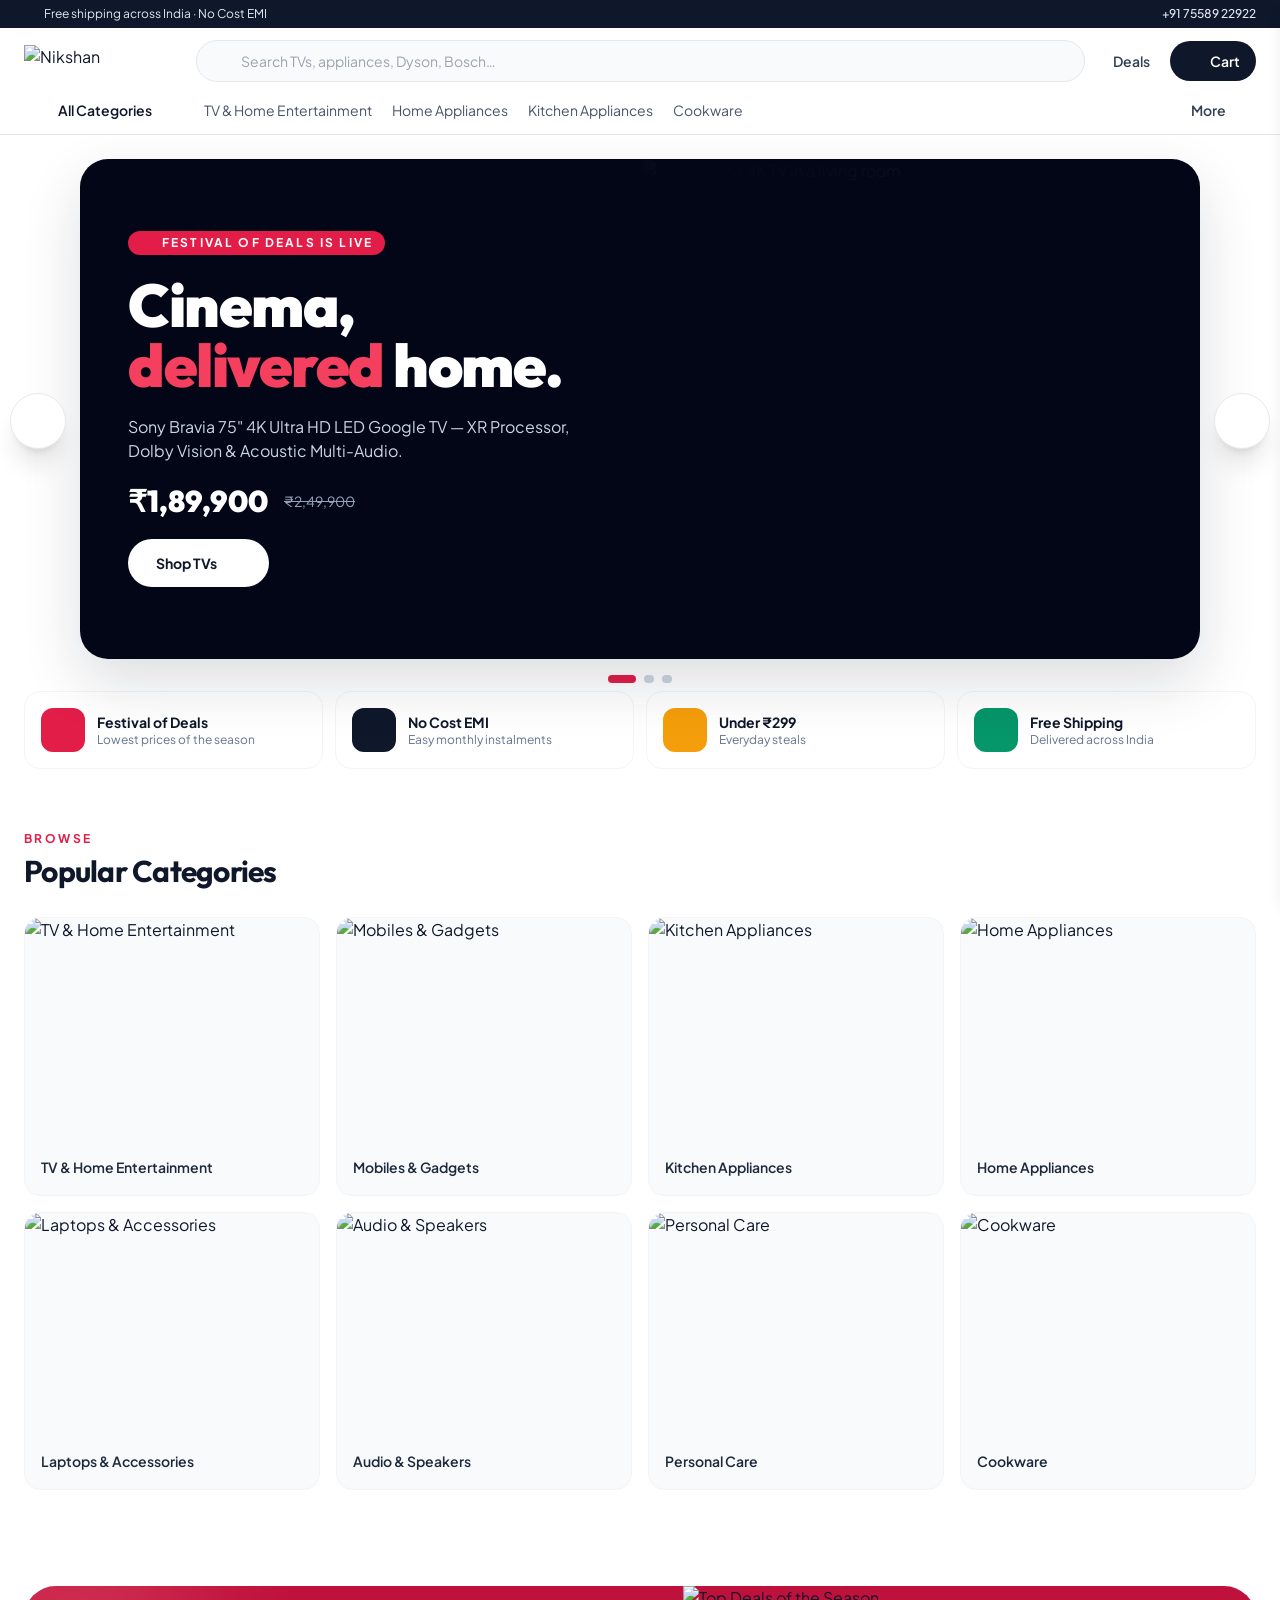
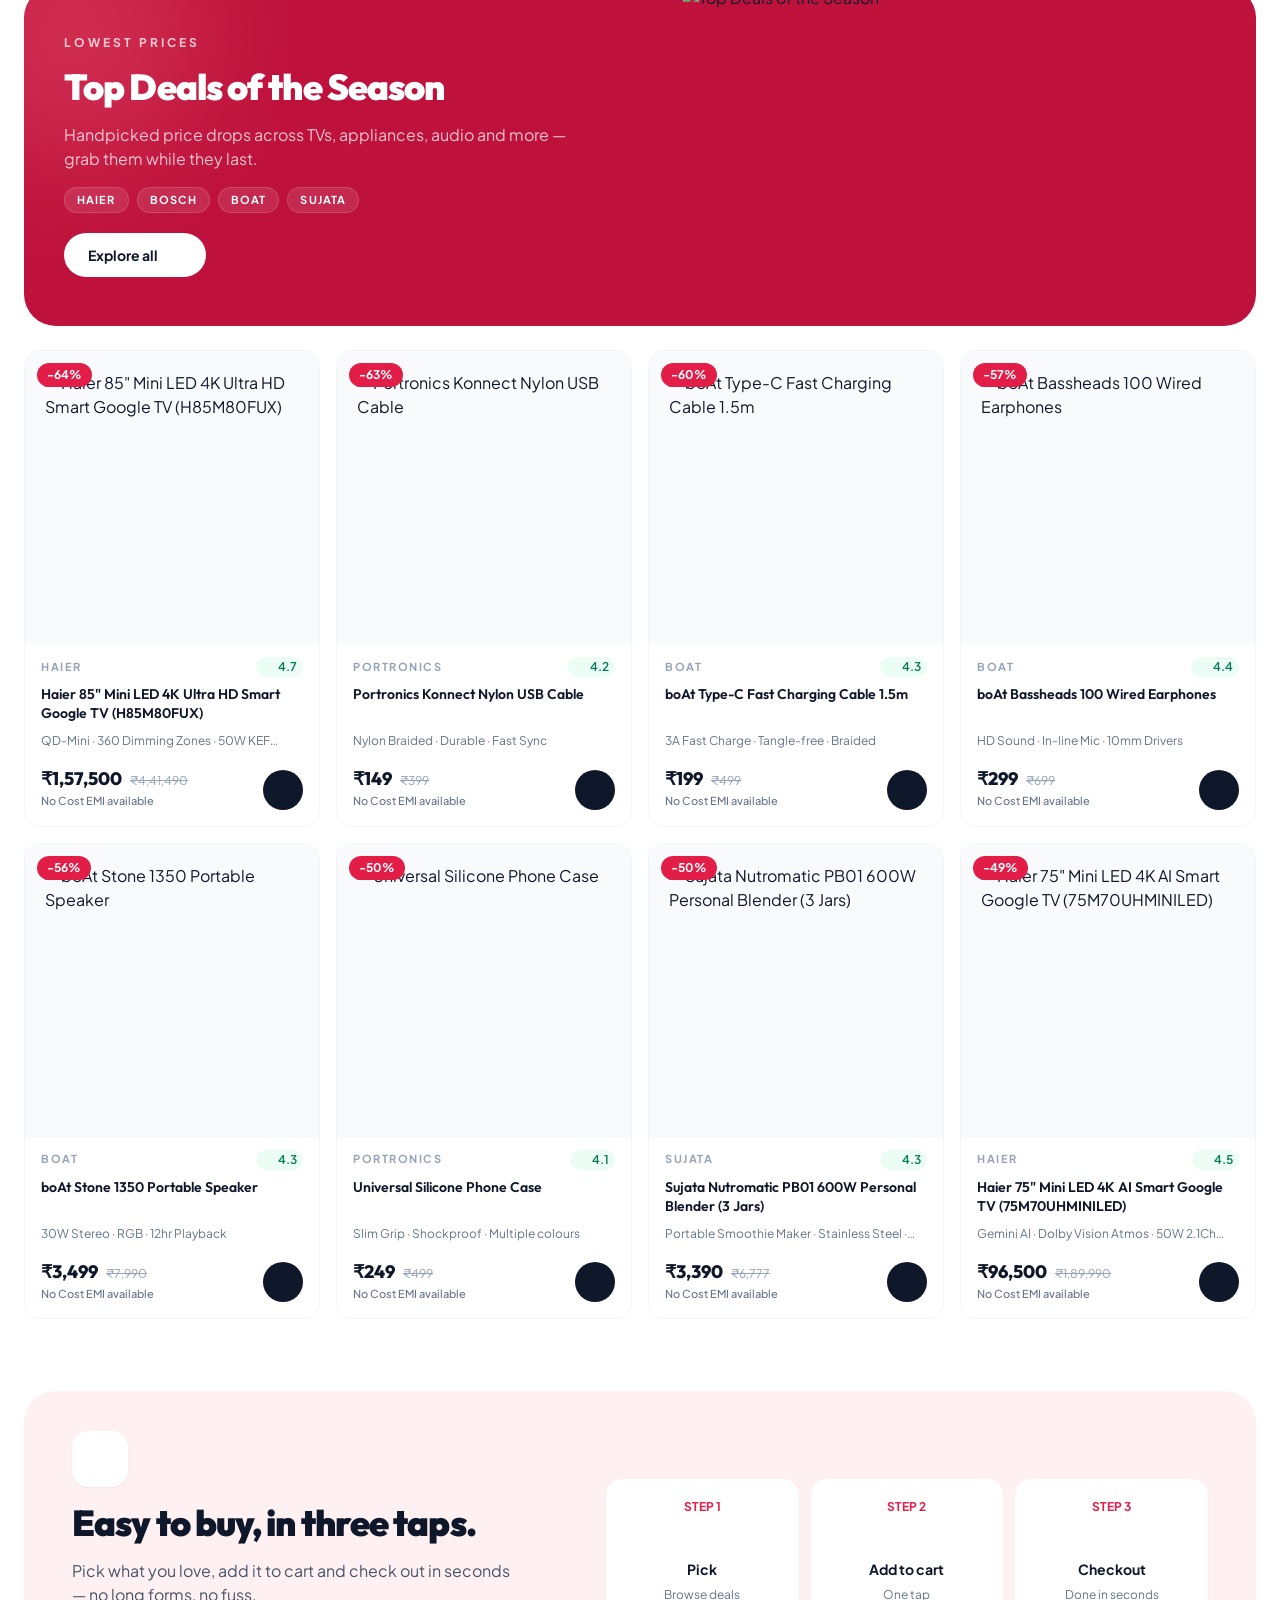
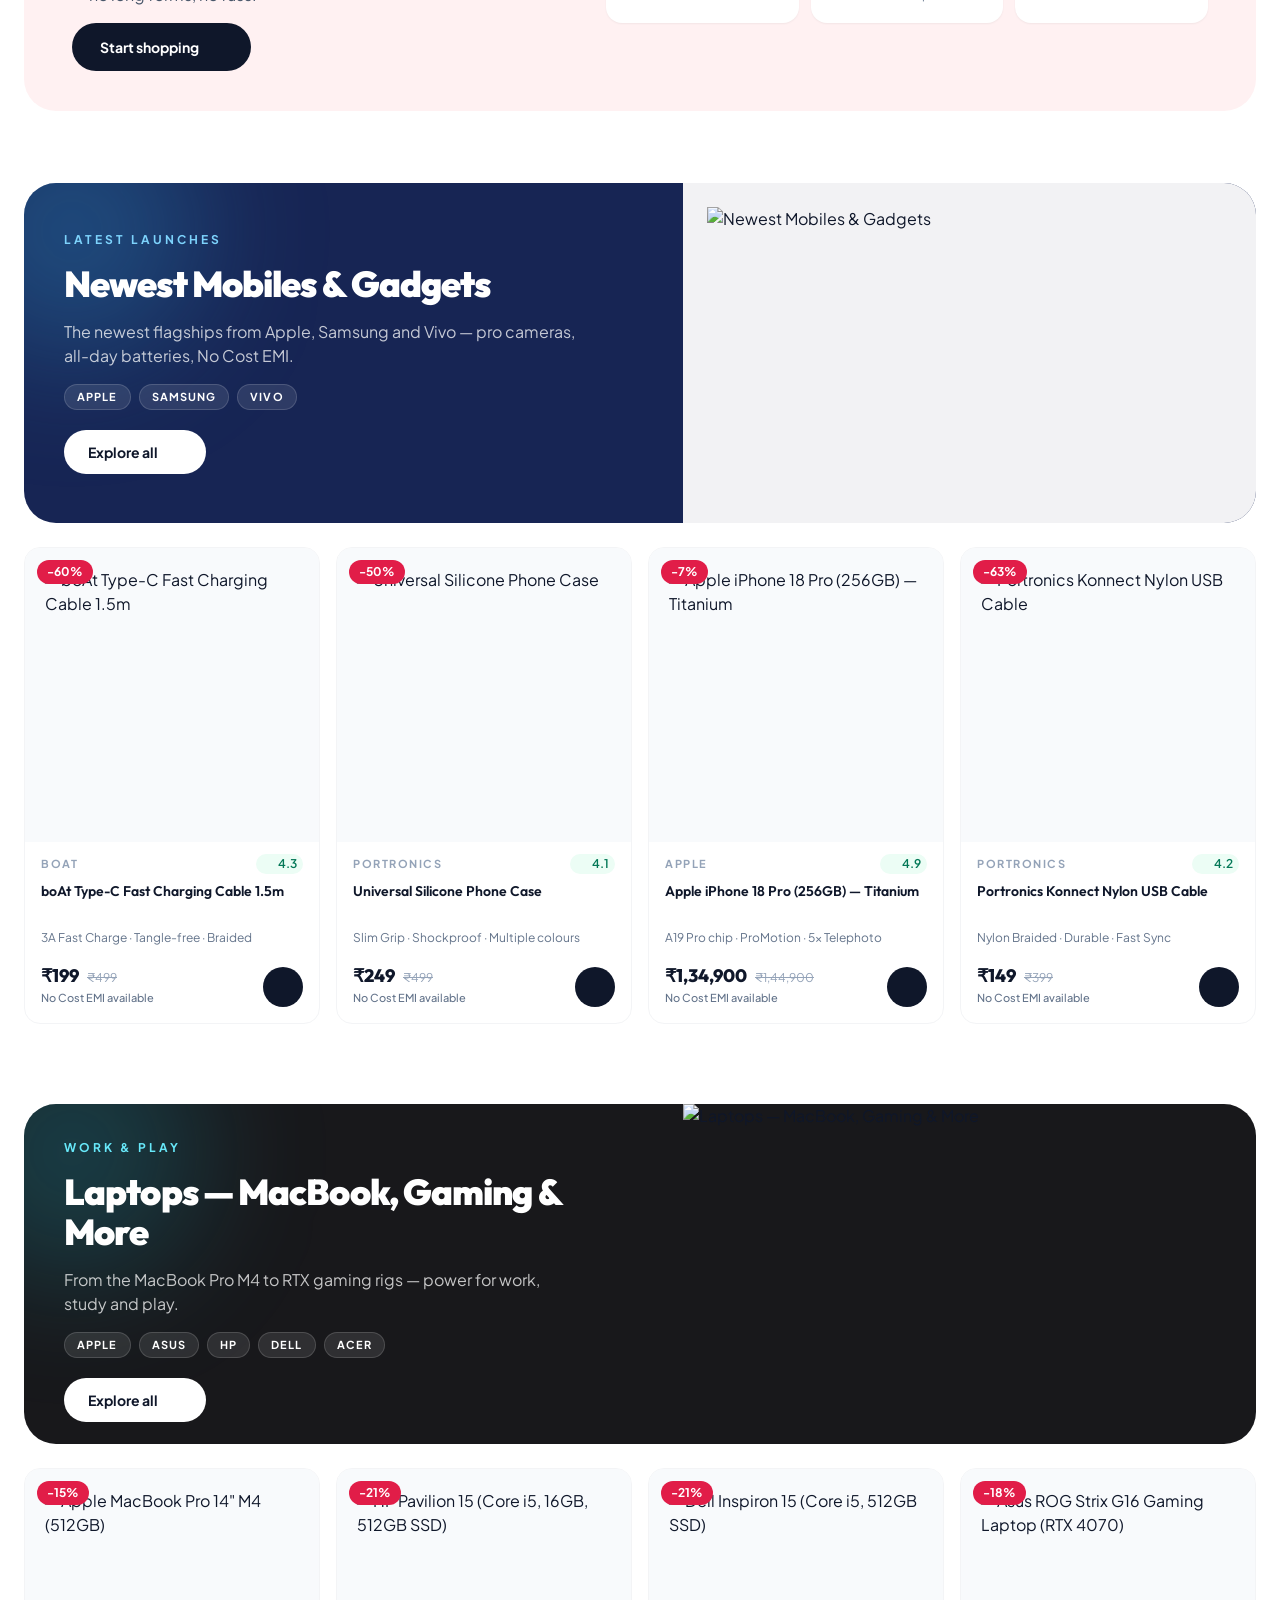
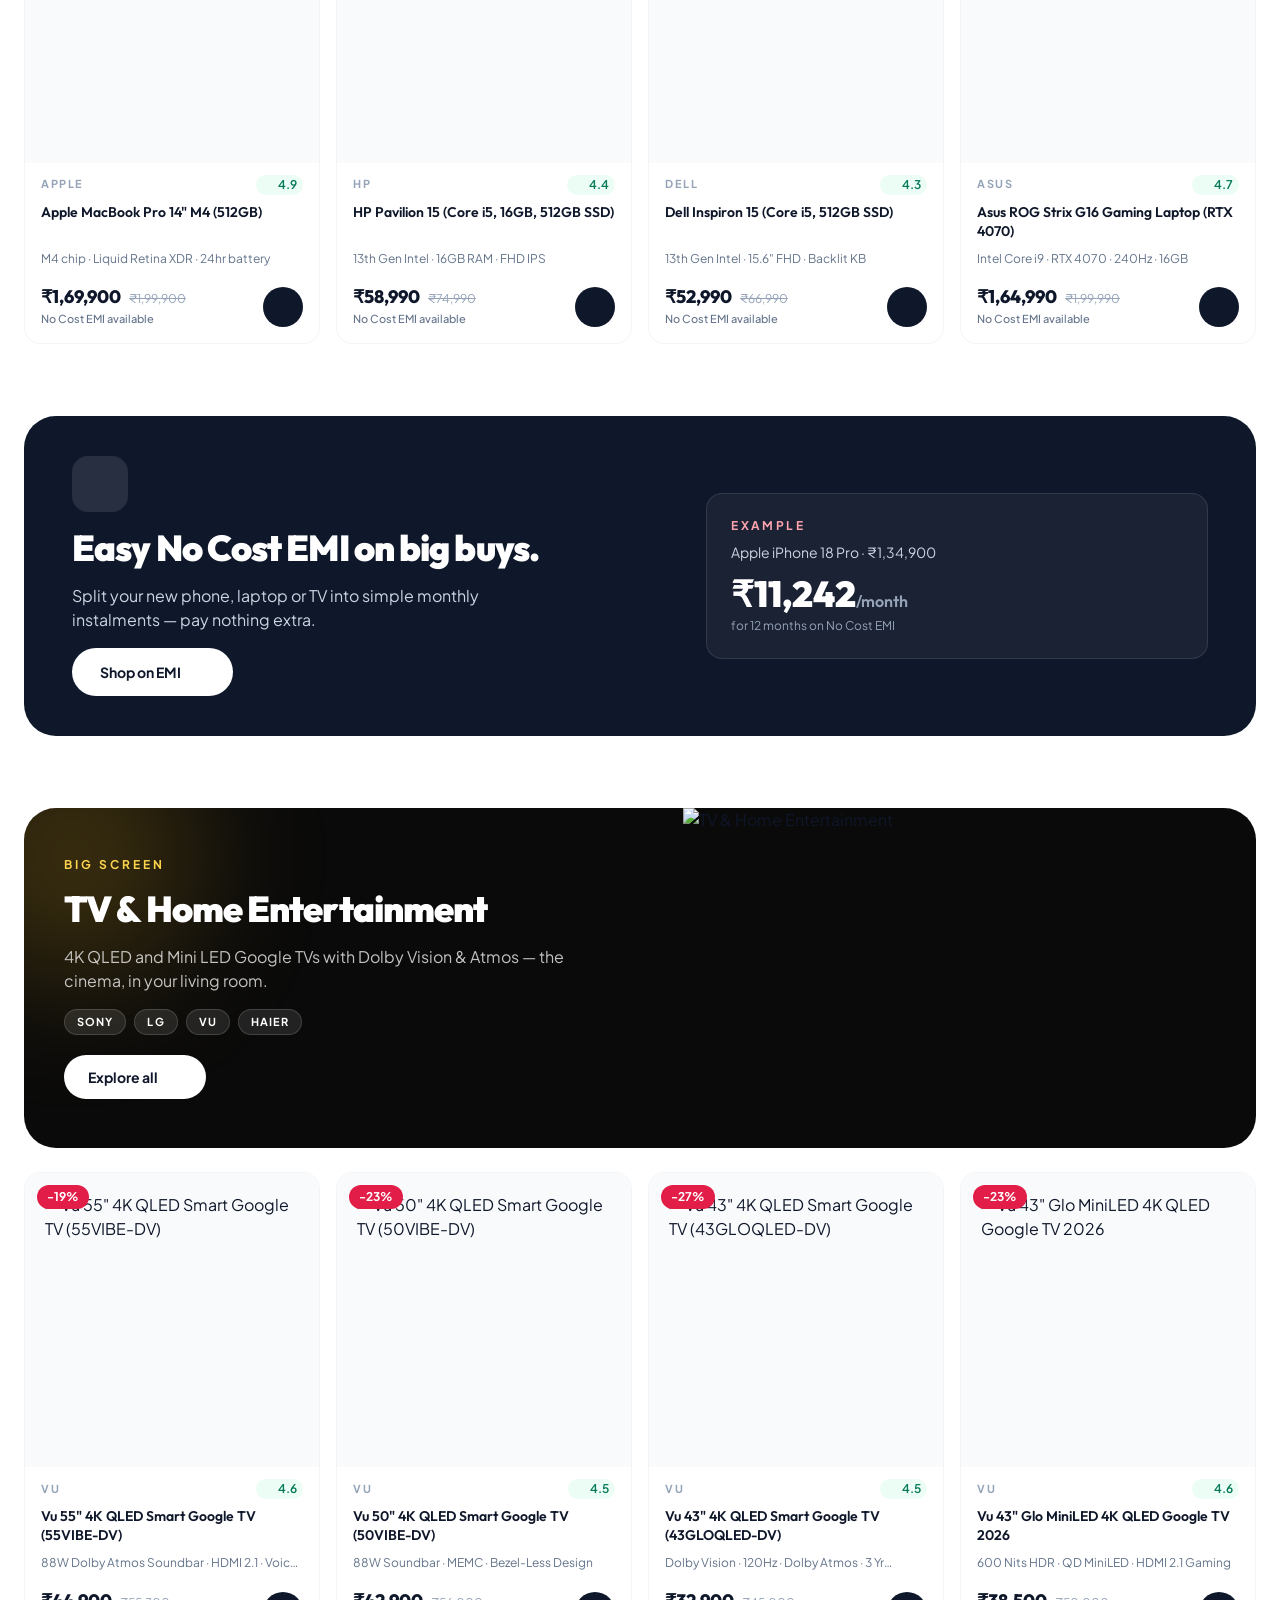
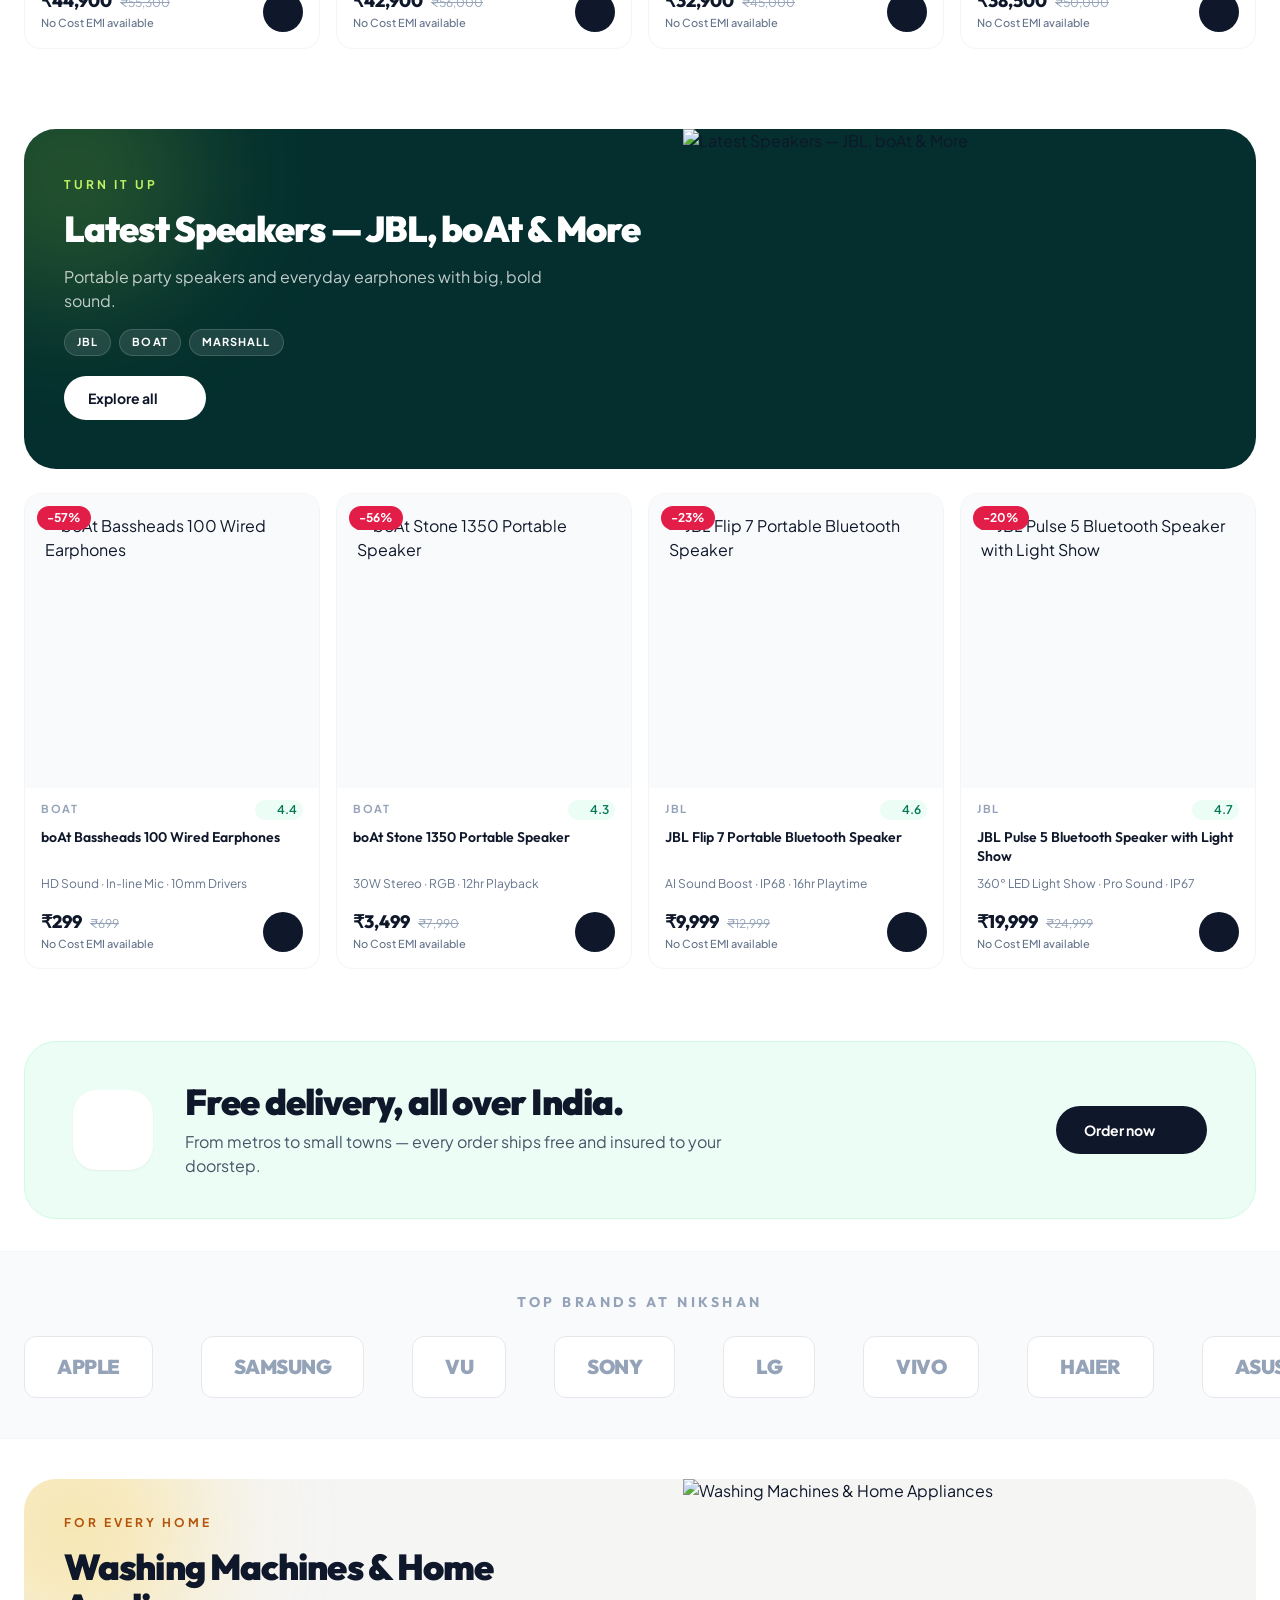
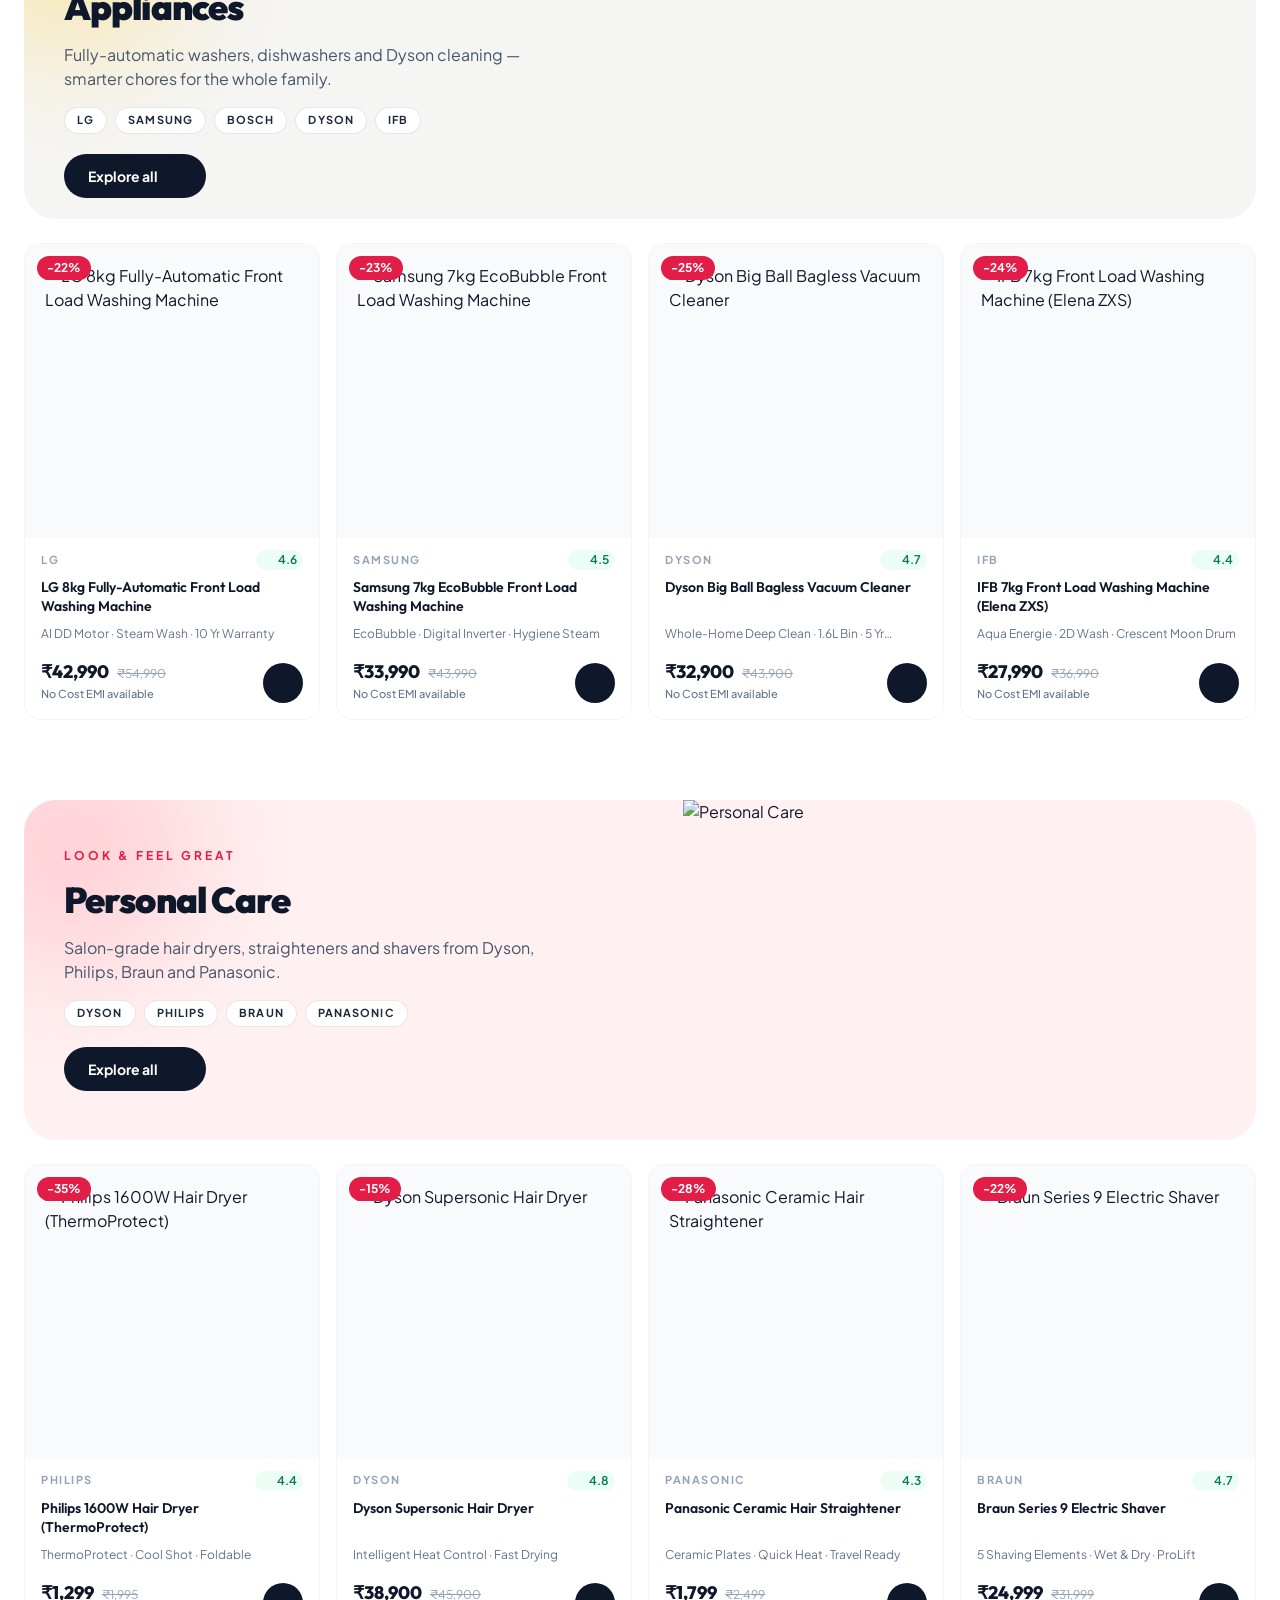
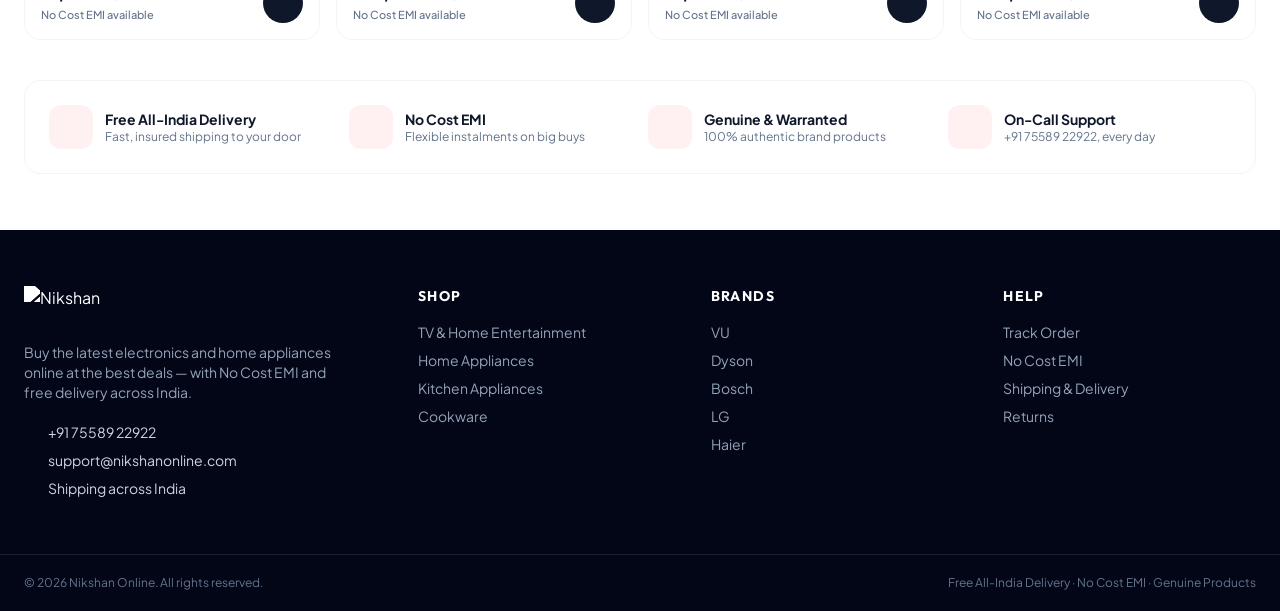
==== commit 51475495: "update files" ====
--- a/nikshan-online-html/index.html
+++ b/nikshan-online-html/index.html
@@ -21,8 +21,7 @@
   <div class="border-b border-gray-200 bg-white/85 backdrop-blur-xl">
     <div class="mx-auto flex max-w-7xl items-center gap-4 px-4 py-3 md:px-6">
       <a href="index.html" data-testid="logo-link" class="flex shrink-0 items-center gap-0.5">
-        <span class="font-display text-2xl font-black tracking-tight text-slate-900">nikshan</span>
-        <span class="h-2 w-2 translate-y-1 rounded-full bg-rose-600"></span>
+        <img src="assets/images/nikshan-logo.png" alt="Nikshan" width="1000" height="206" style="display: block; width: 156px; height: auto;">
       </a>
       <form action="shop.html" method="get" class="relative hidden flex-1 md:block">
         <i data-lucide="search" class="absolute left-4 top-1/2 h-4 w-4 -translate-y-1/2 text-slate-400"></i>
@@ -329,8 +328,7 @@
   <div class="mx-auto grid max-w-7xl gap-10 px-6 py-14 md:grid-cols-[1.4fr_1fr_1fr_1fr]">
     <div>
       <div class="flex items-center gap-0.5">
-        <span class="font-display text-2xl font-black tracking-tight text-white">nikshan</span>
-        <span class="h-2 w-2 translate-y-1 rounded-full bg-rose-500"></span>
+        <img src="assets/images/nikshan-logo.png" alt="Nikshan" width="1000" height="206" style="display: block; width: 194px; height: auto; filter: brightness(0) invert(1)">
       </div>
       <p class="mt-4 max-w-xs text-sm text-slate-400">Buy the latest electronics and home appliances online at the best deals — with No Cost EMI and free delivery across India.</p>
       <div class="mt-5 space-y-2 text-sm">
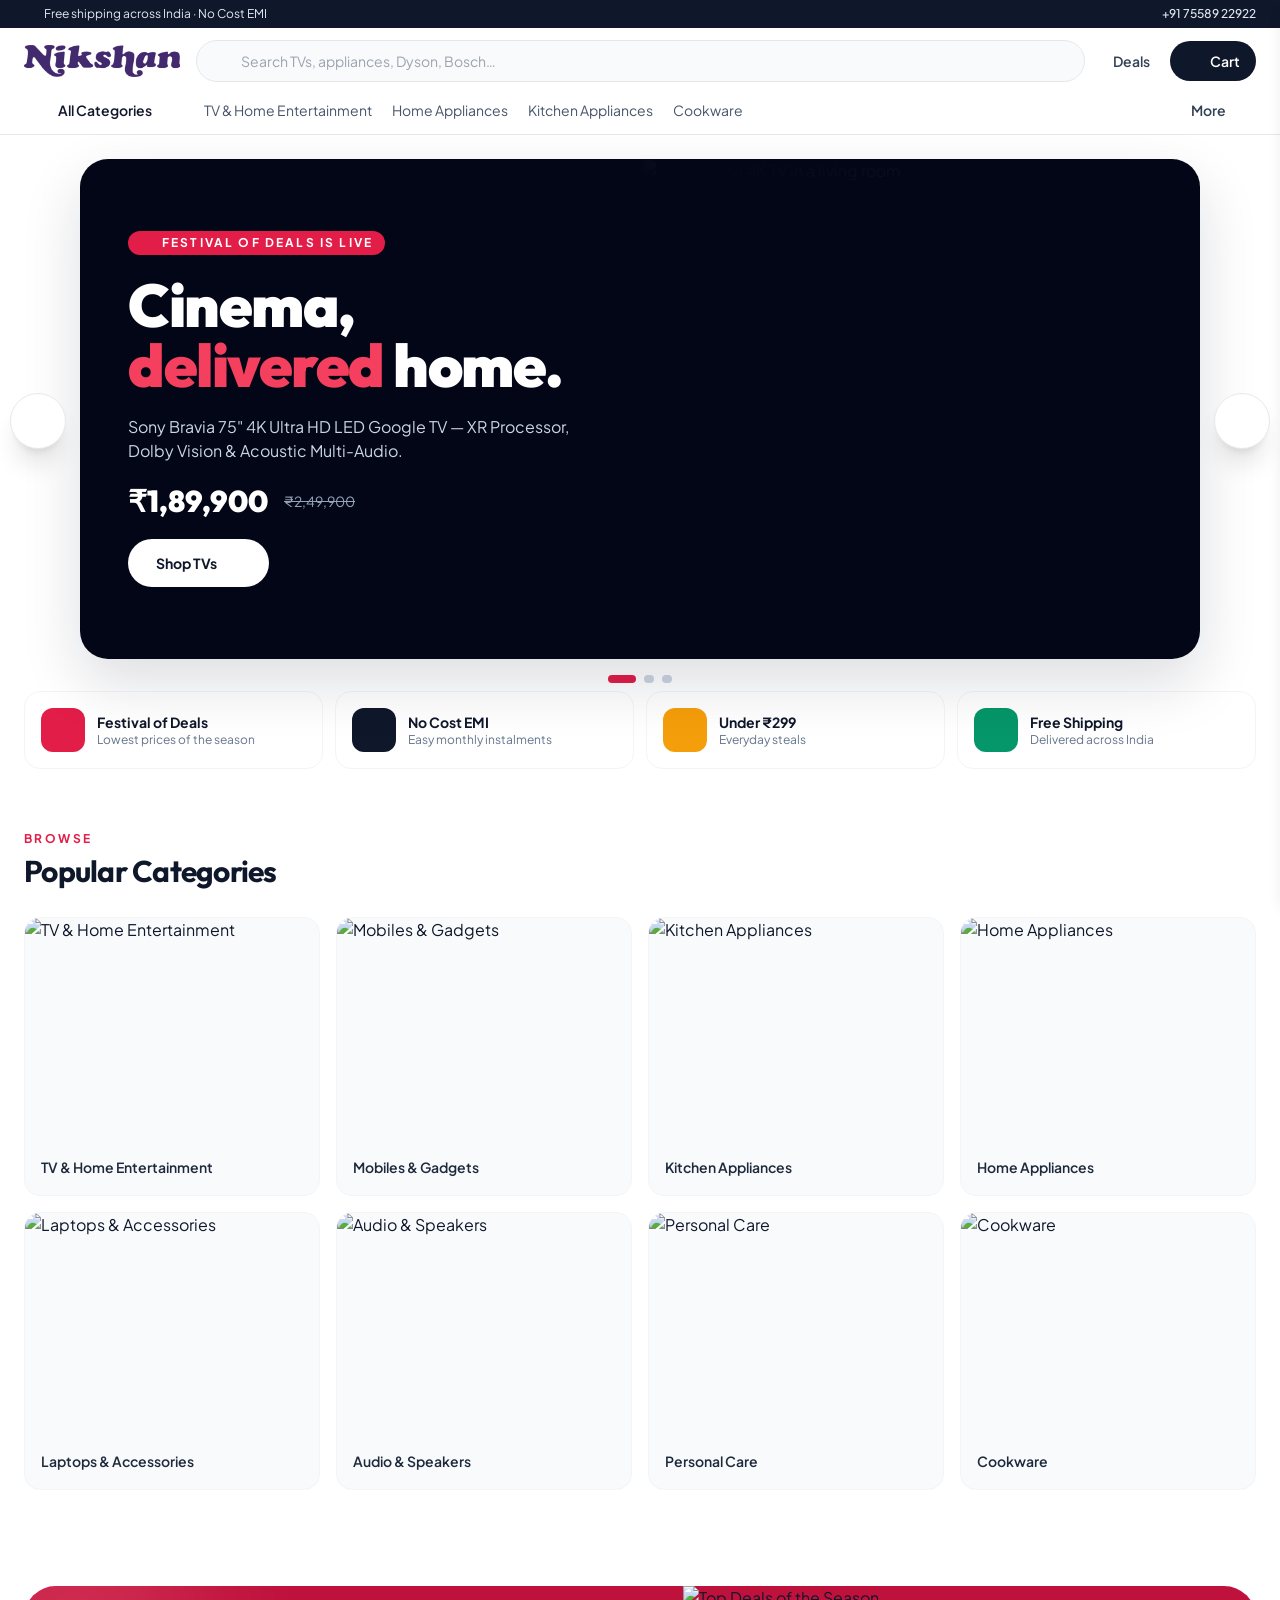
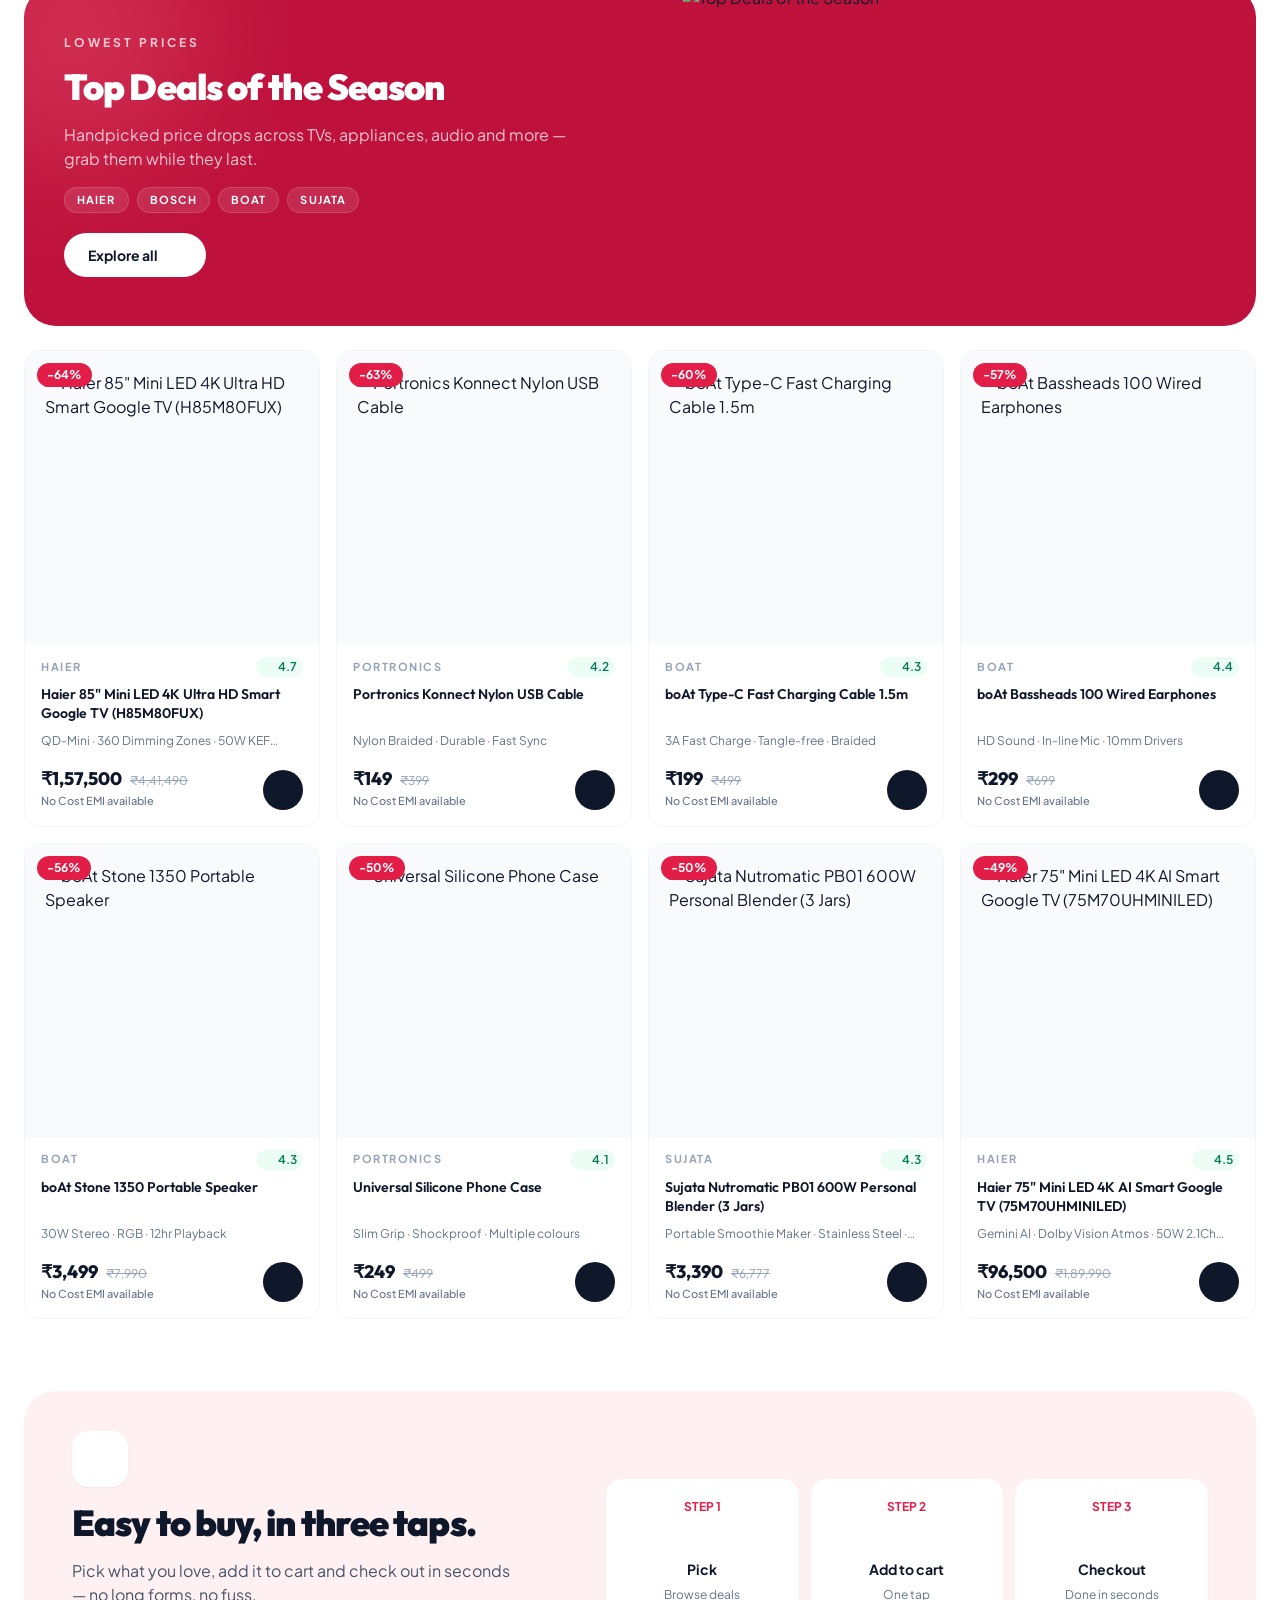
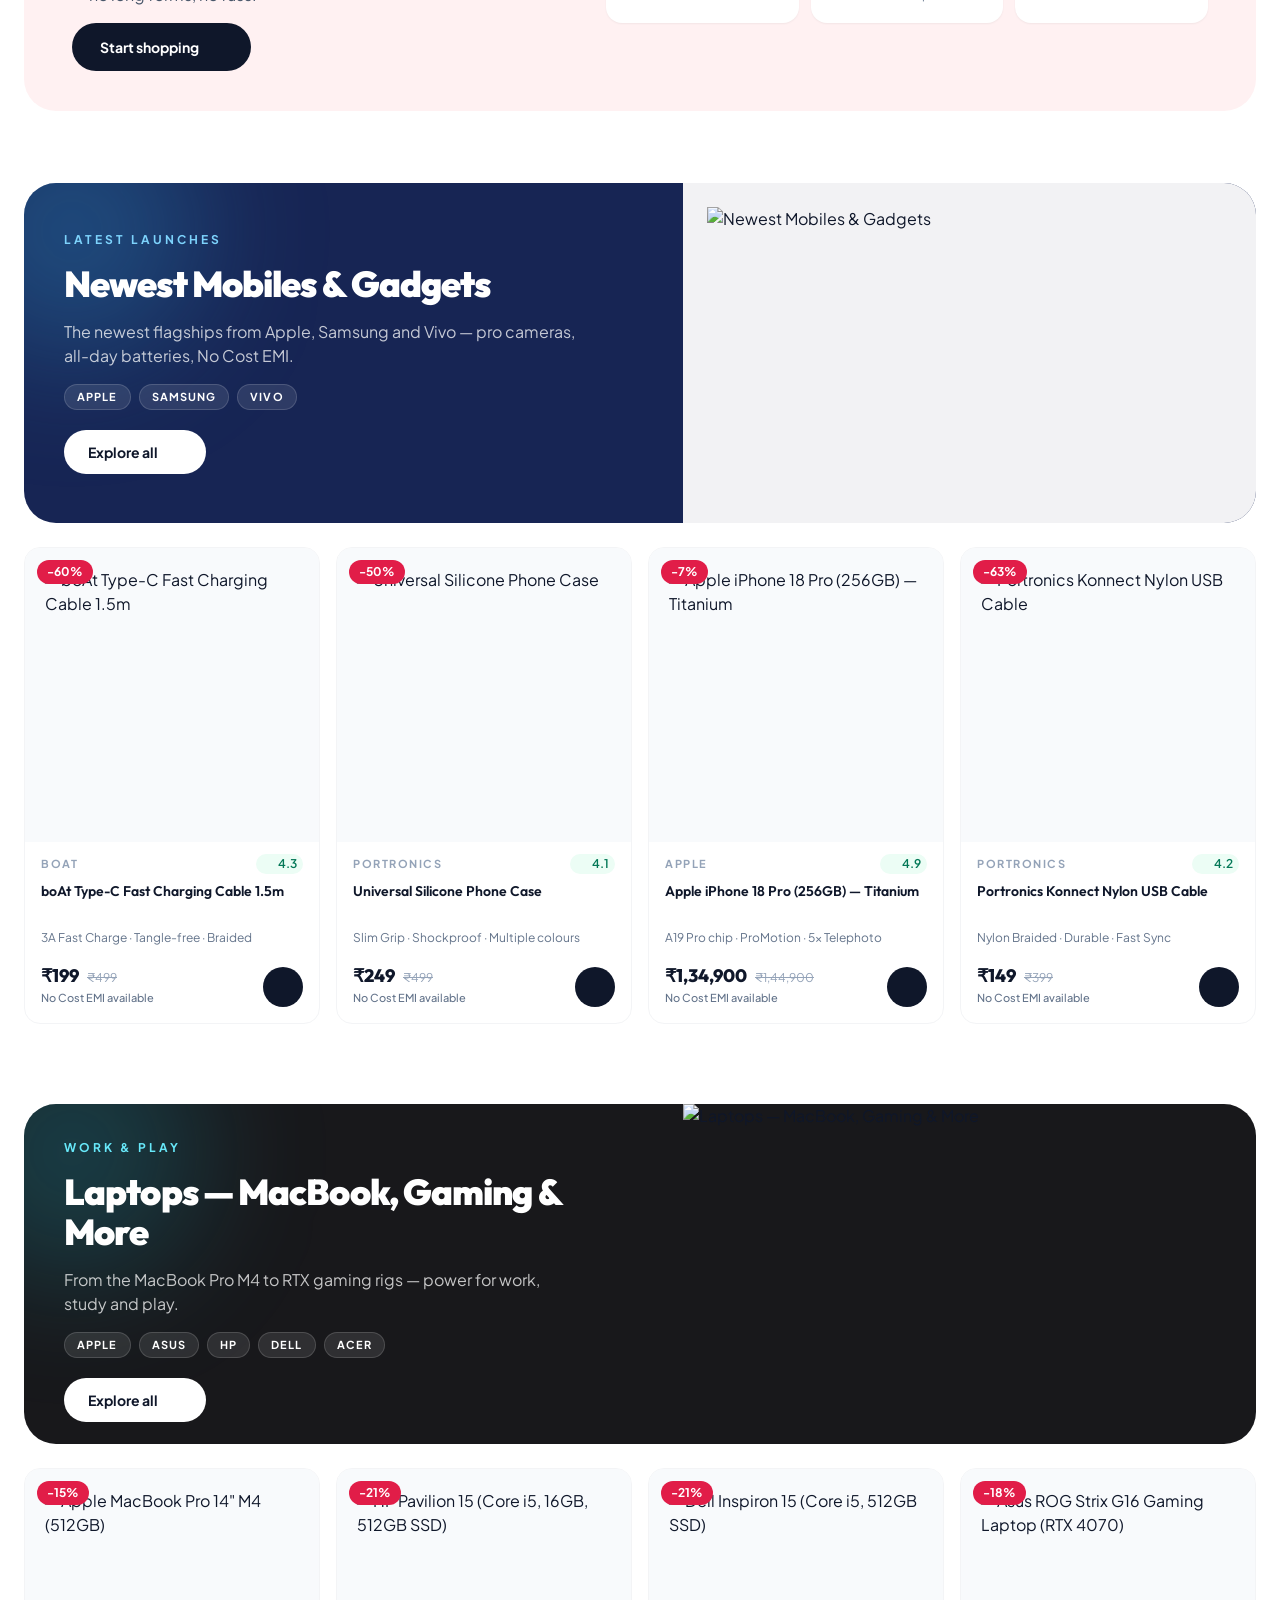
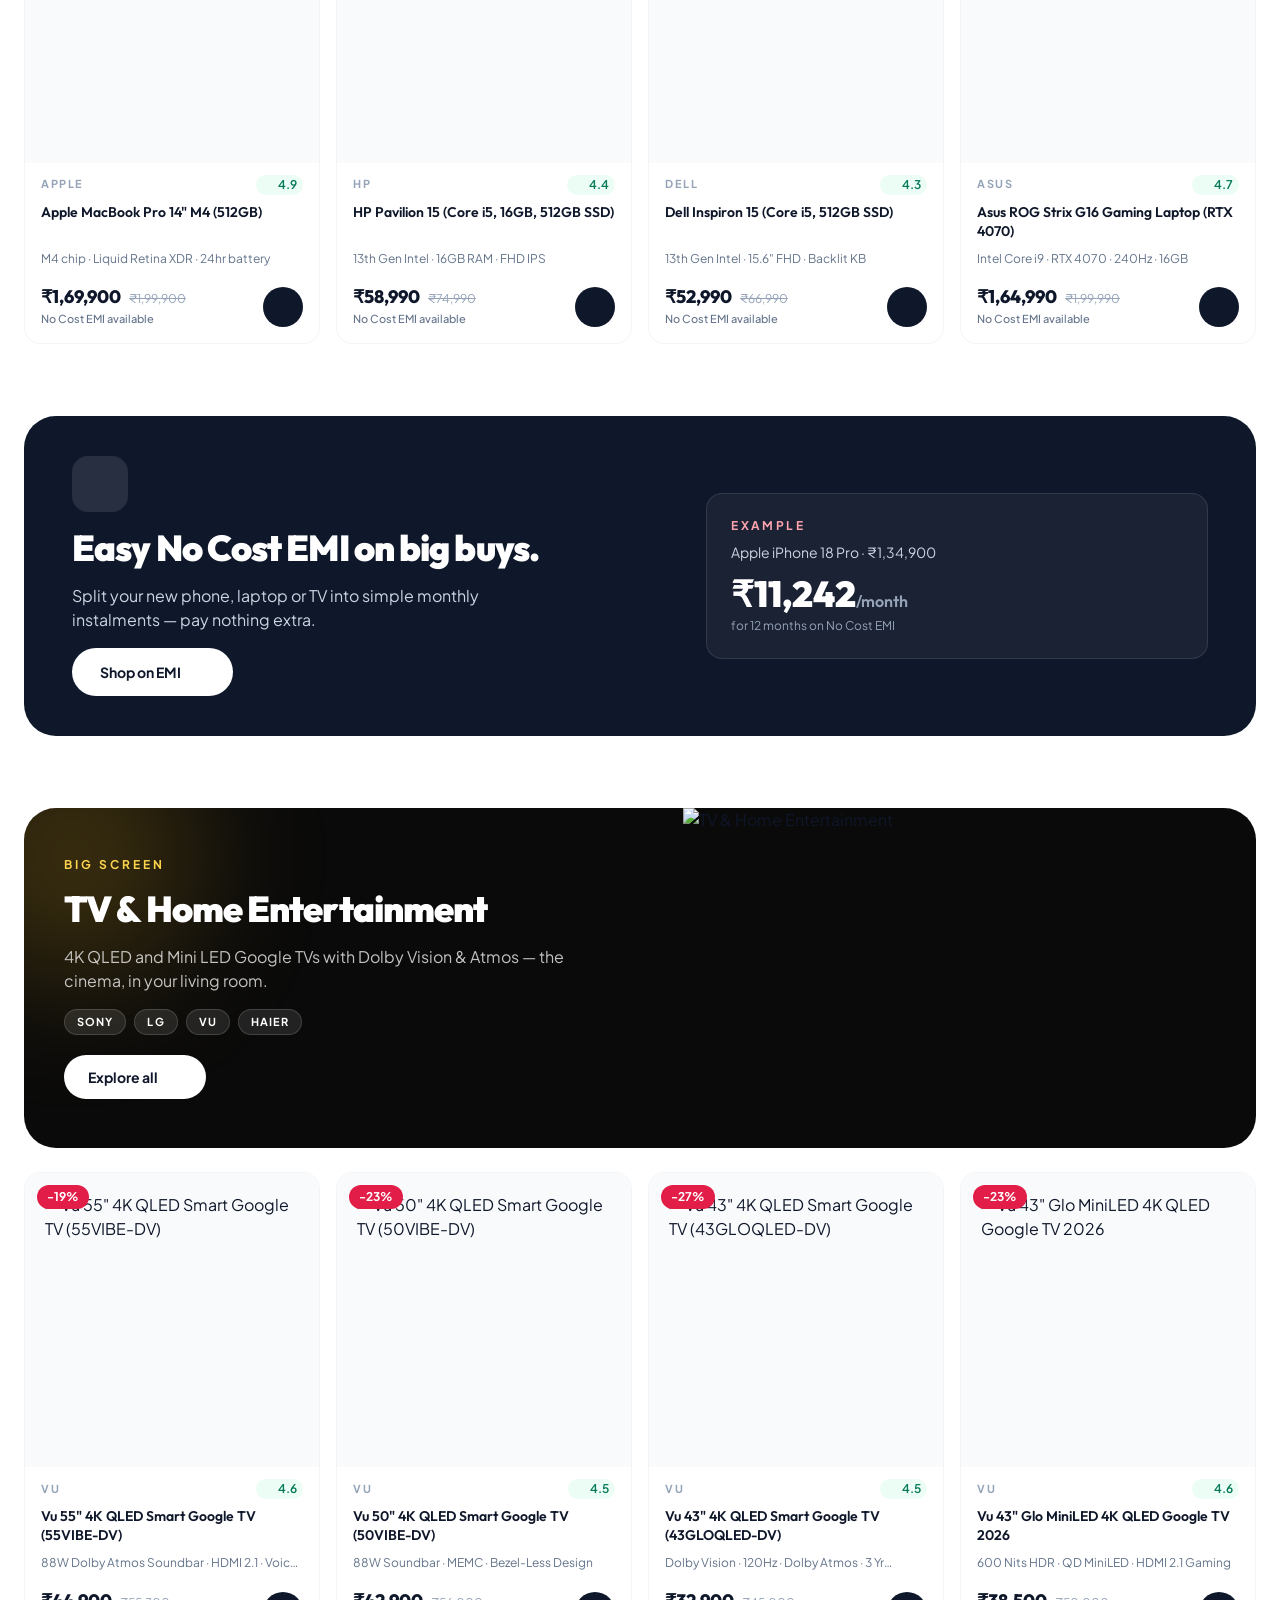
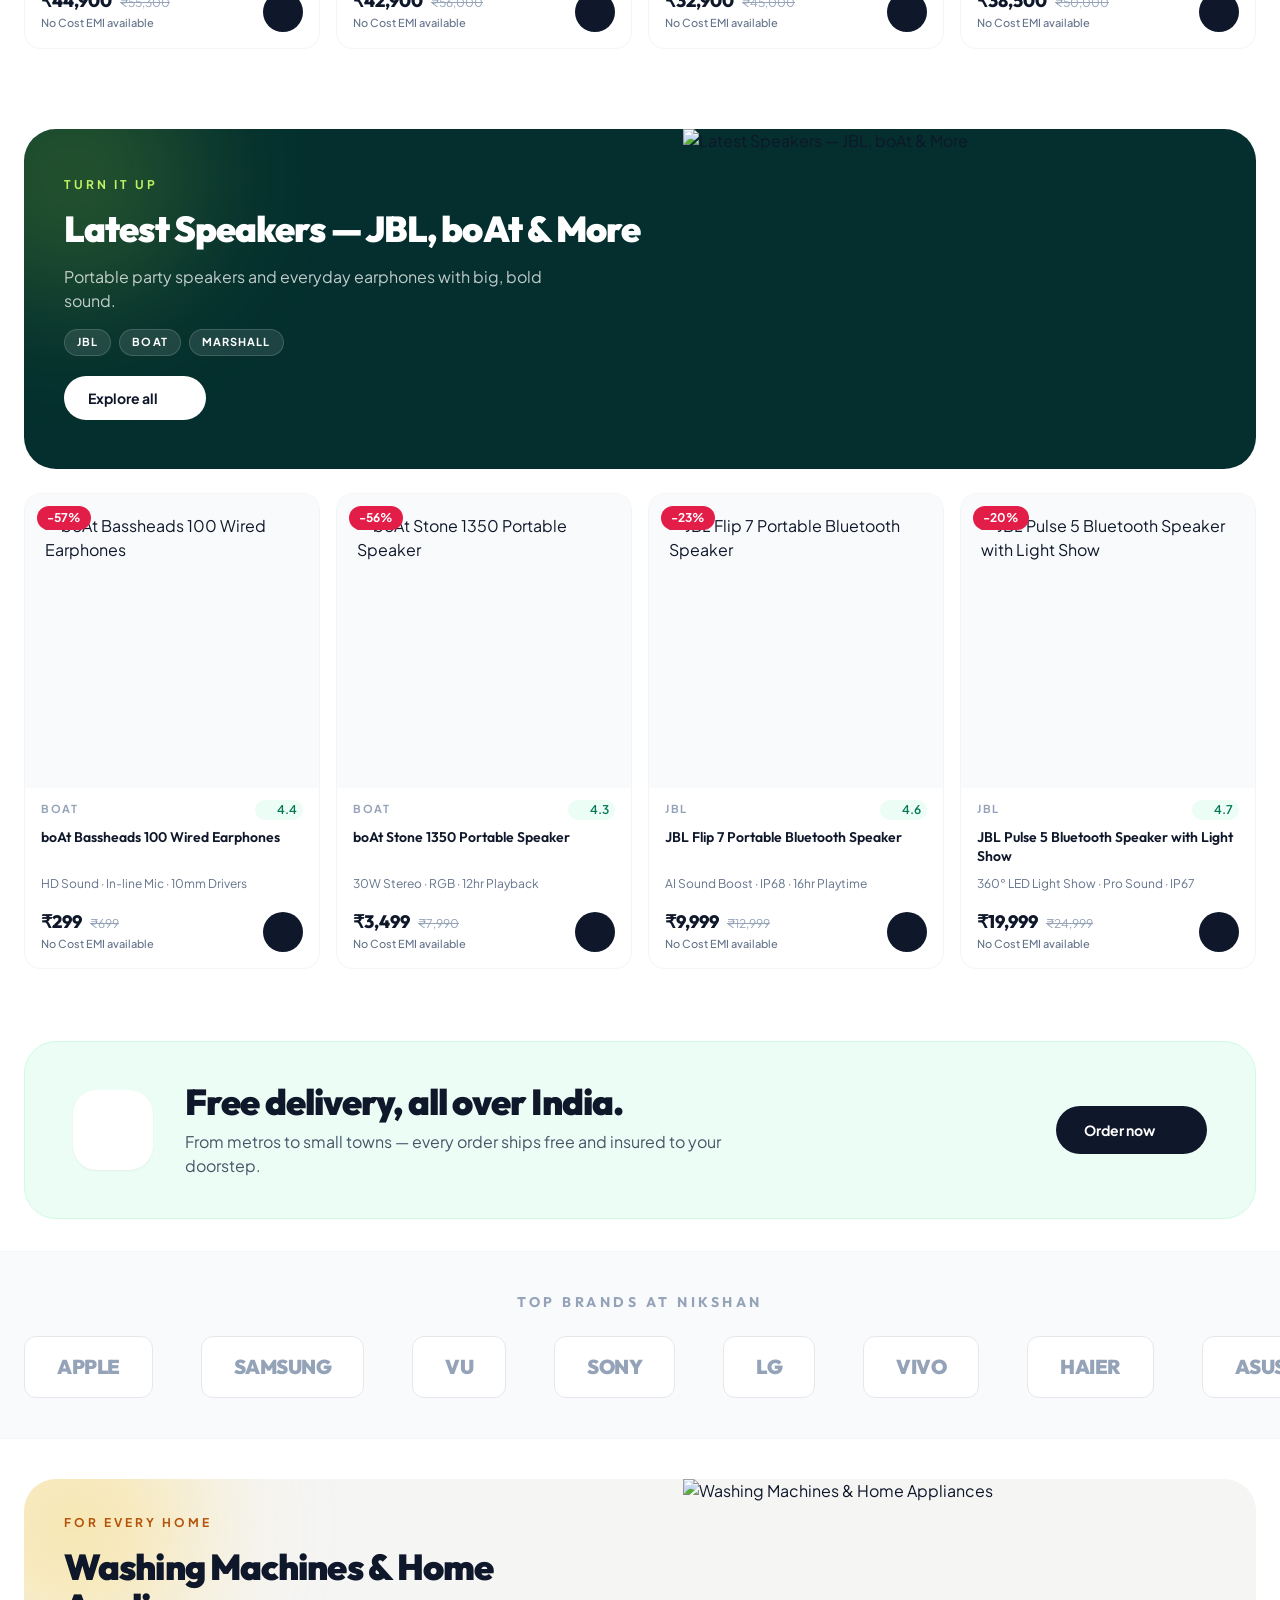
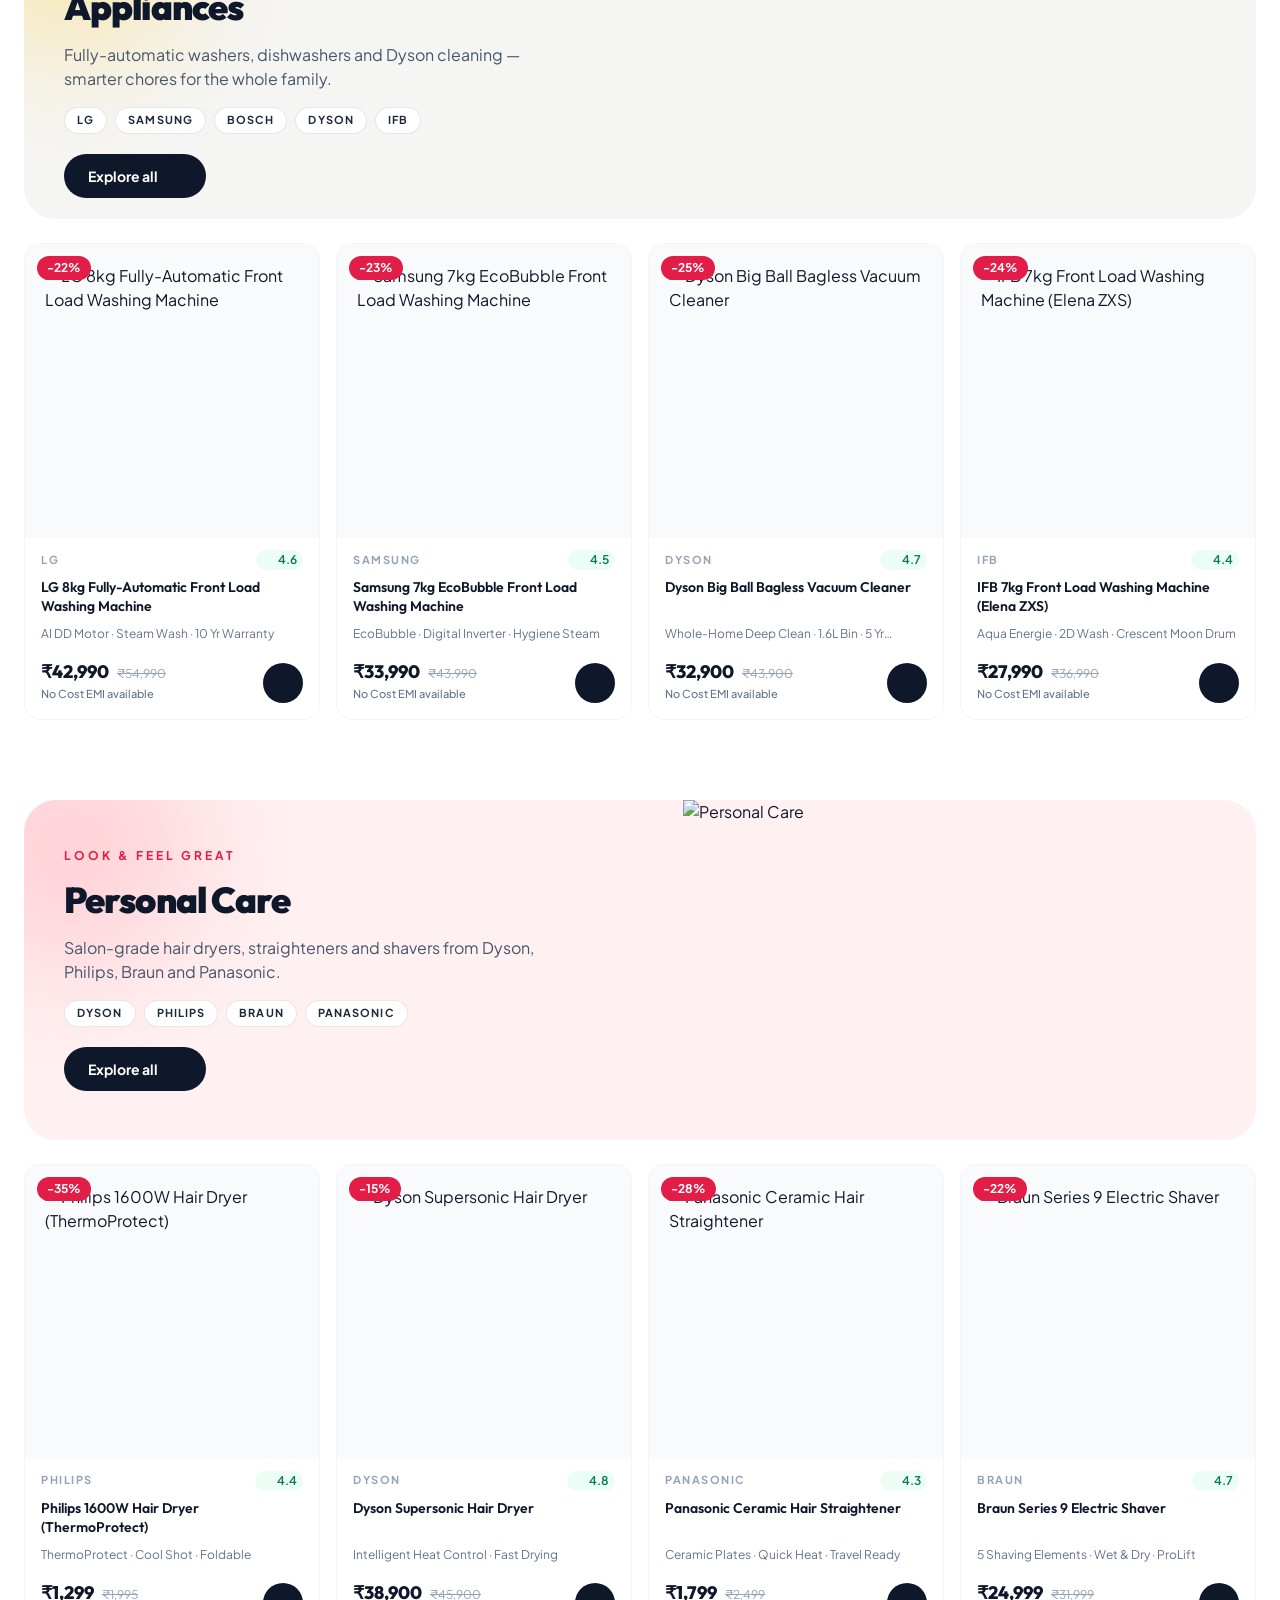
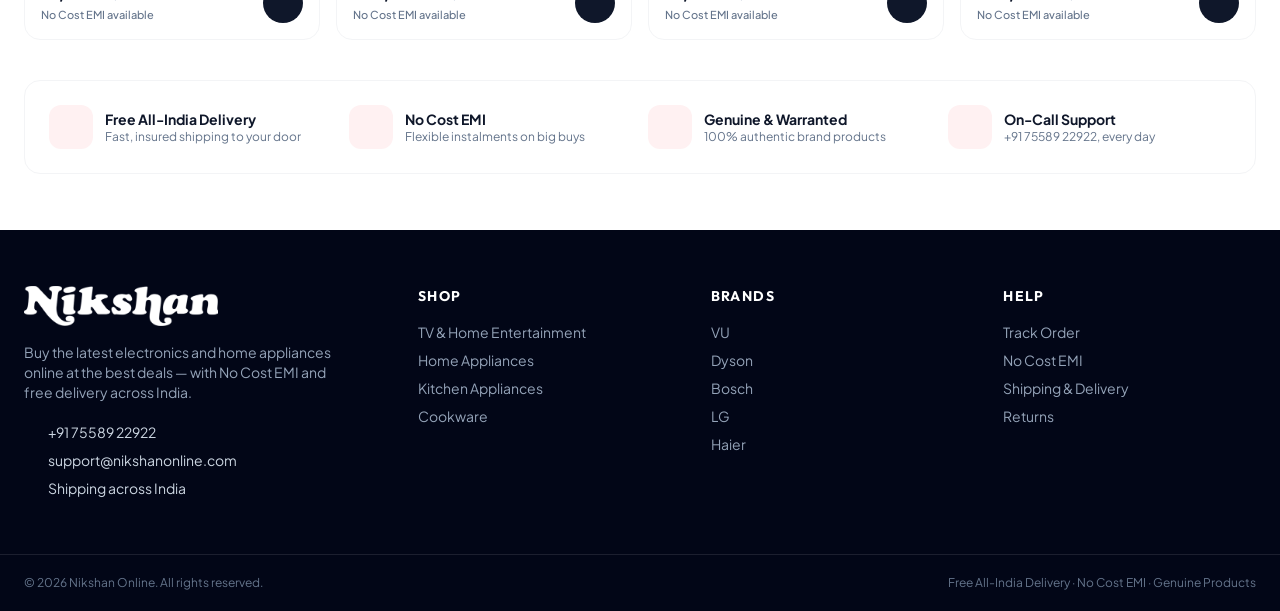
==== commit 3ad01abd: "Add files via upload" ====
--- a/nikshan-online-html/index.html
+++ b/nikshan-online-html/index.html
@@ -6,8 +6,9 @@
   <title>Nikshan Online | Latest Electronics at the Best Deals</title>
   <meta name="description" content="Buy the latest electronics and home appliances online at the best deals — No Cost EMI and free delivery across India.">
   <link rel="stylesheet" href="assets/css/styles.css">
+  <link rel="stylesheet" href="assets/css/home-mobile.css" media="(max-width: 767px)">
 </head>
-<body>
+<body id="page-top">
 <div class="min-h-screen bg-white">
 
 <header class="sticky top-0 z-50 w-full">
@@ -30,6 +31,7 @@
       </form>
       <div class="ml-auto flex items-center gap-2">
         <a href="shop.html?tag=featured" data-testid="deals-link" class="hidden rounded-full px-3 py-2 text-sm font-semibold text-slate-700 transition-colors hover:text-rose-600 sm:block">Deals</a>
+        <a class="mobile-contact hidden" href="tel:+917558922922"><i data-lucide="phone"></i> Contact</a>
         <button id="cart-button" data-testid="cart-button"
           class="relative flex items-center gap-2 rounded-full bg-slate-900 px-4 py-2.5 text-sm font-semibold text-white transition-[transform,background-color] hover:bg-rose-600 hover:scale-105 active:scale-95">
           <i data-lucide="shopping-cart" class="h-4 w-4"></i>
@@ -140,7 +142,7 @@
 
 <main id="home">
   
-<section class="mx-auto max-w-[1600px] px-4 pt-6 sm:px-6 lg:px-20">
+<section class="hero-band mx-auto max-w-[1600px] px-4 pt-6 sm:px-6 lg:px-20">
   <div class="relative">
     <div class="relative overflow-hidden rounded-[1.75rem] shadow-[0_24px_60px_rgb(15,23,42,0.14)]">
 
@@ -196,7 +198,7 @@
 
   <div class="pt-2"></div>
   
-<section class="mx-auto max-w-7xl px-6">
+<section class="mobile-offers mx-auto max-w-7xl px-6">
   <div class="grid grid-cols-2 gap-3 lg:grid-cols-4">
     
 <a href="shop.html?tag=featured" class="group flex items-center gap-3 rounded-2xl border border-gray-100 bg-white p-4 transition-[transform,box-shadow] hover:-translate-y-0.5 hover:shadow-[0_12px_30px_rgb(15,23,42,0.08)]">
@@ -221,7 +223,7 @@
   </div>
 </section>
 
-  <section class="mx-auto max-w-7xl px-6 py-14">
+  <section id="popular-categories" class="mx-auto max-w-7xl px-6 py-14">
     <div class="mb-7"><span class="text-xs font-bold uppercase tracking-[0.2em] text-rose-600">Browse</span>
       <h2 class="mt-1 font-display text-2xl font-bold tracking-tight text-slate-900 sm:text-3xl">Popular Categories</h2></div>
     <div id="category-grid" class="grid grid-cols-2 gap-4 sm:grid-cols-3 lg:grid-cols-4"></div>
@@ -363,6 +365,27 @@
 
 </div>
 
+<nav id="mobile-nav" class="hidden" aria-label="Mobile navigation">
+  <a href="#page-top" aria-label="Home" aria-current="page"><i data-lucide="house"></i>Home</a>
+  <button id="mobile-categories-button" type="button" aria-haspopup="dialog" aria-expanded="false" aria-controls="mobile-categories"><i data-lucide="layout-grid"></i>Categories</button>
+  <button id="mobile-profile-button" type="button" aria-haspopup="dialog" aria-controls="mobile-profile">
+    <i data-lucide="circle-user-round"></i>Profile
+  </button>
+</nav>
+<dialog id="mobile-categories" aria-labelledby="mobile-categories-title">
+  <div class="categories-heading">
+    <h2 id="mobile-categories-title">All Categories</h2>
+    <form method="dialog"><button aria-label="Close categories" autofocus>&times;</button></form>
+  </div>
+</dialog>
+<dialog id="mobile-profile" aria-labelledby="profile-heading">
+  <form method="dialog"><button aria-label="Close profile" autofocus>Close</button></form>
+  <i data-lucide="circle-user-round" class="profile-avatar"></i>
+  <h2 id="profile-heading">Guest profile</h2>
+  <h3>Your orders on this device</h3>
+  <div id="profile-orders"></div>
+</dialog>
+
 <div id="cart-overlay" class="fixed inset-0 z-[60] hidden bg-black/80 transition-opacity"></div>
 <aside id="cart-drawer" data-testid="cart-drawer" aria-hidden="true"
   class="fixed inset-y-0 right-0 z-[70] flex h-full w-full translate-x-full flex-col bg-white shadow-lg transition-transform duration-300 ease-in-out sm:max-w-md">
@@ -378,5 +401,6 @@
 <script src="https://unpkg.com/lucide@0.469.0/dist/umd/lucide.min.js"></script>
 <script src="assets/js/data.js"></script>
 <script src="assets/js/app.js"></script>
+<script src="assets/js/home-mobile.js"></script>
 </body>
 </html>
